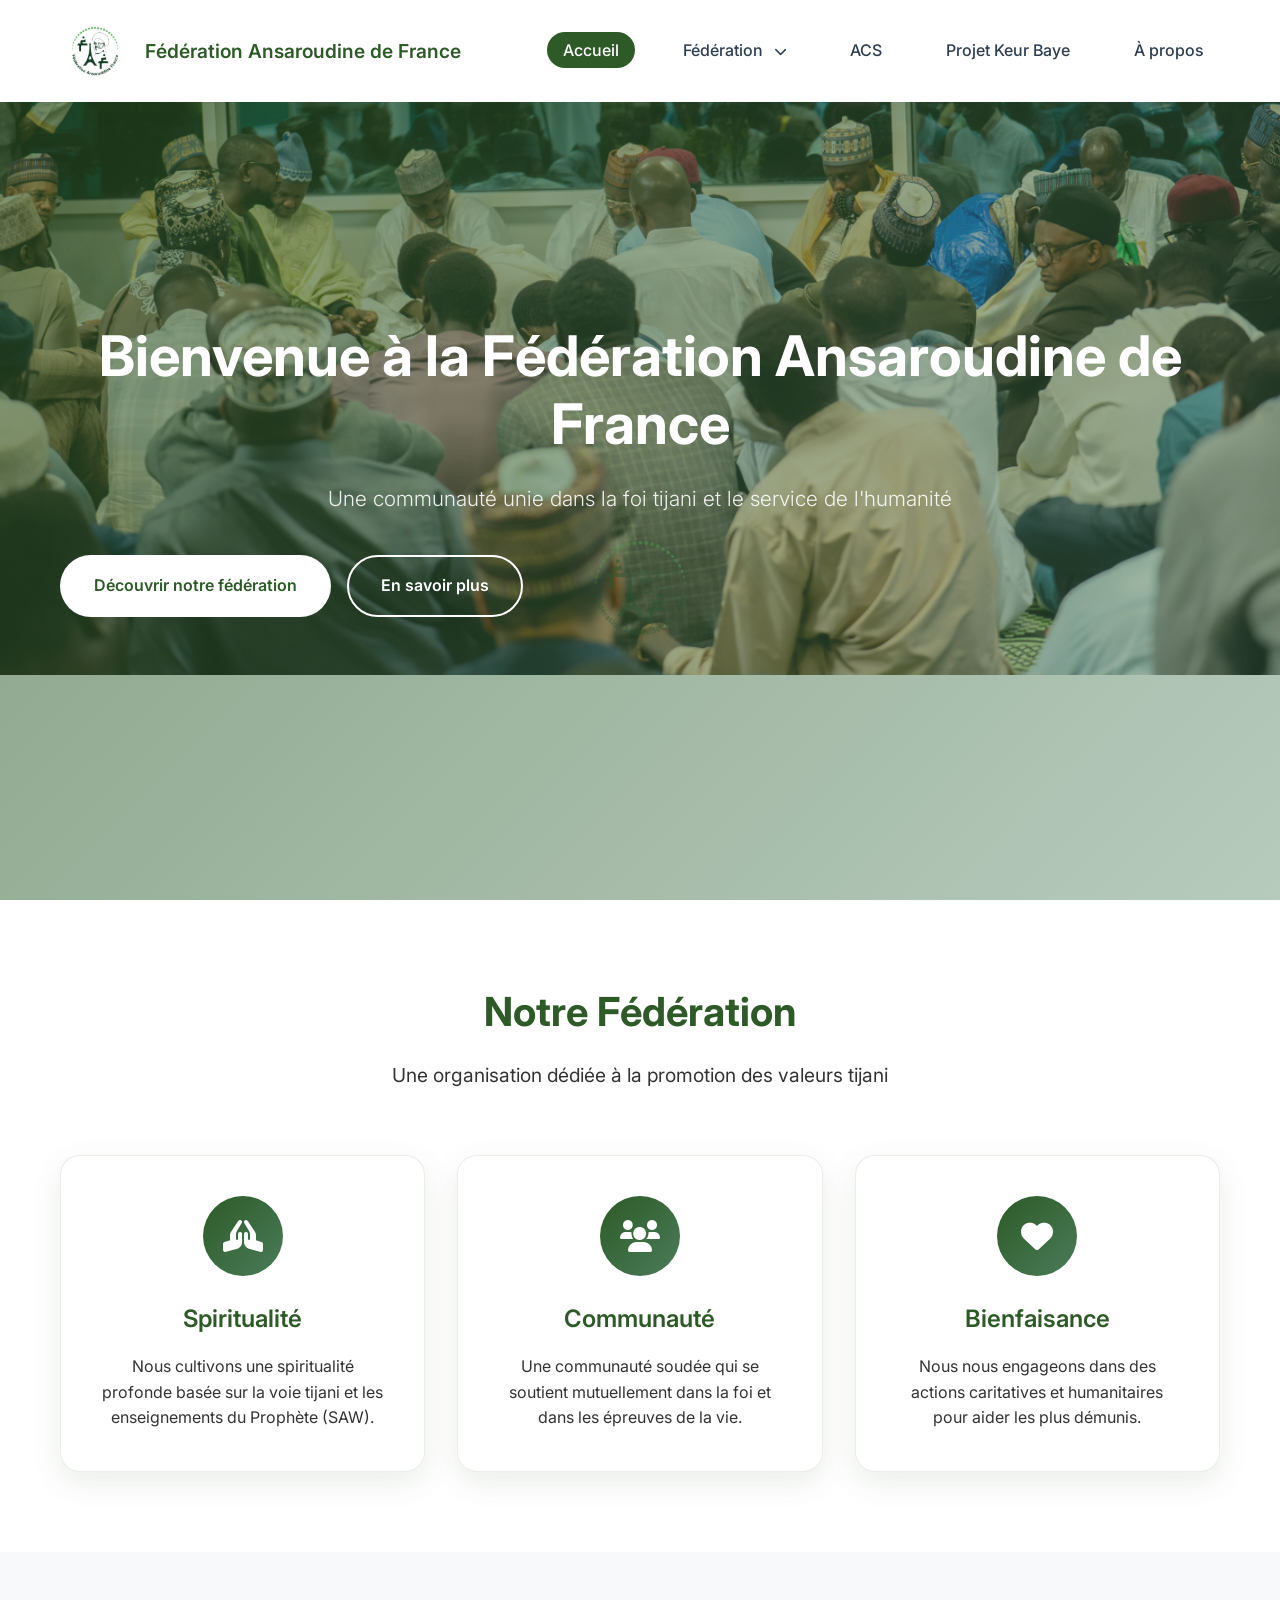
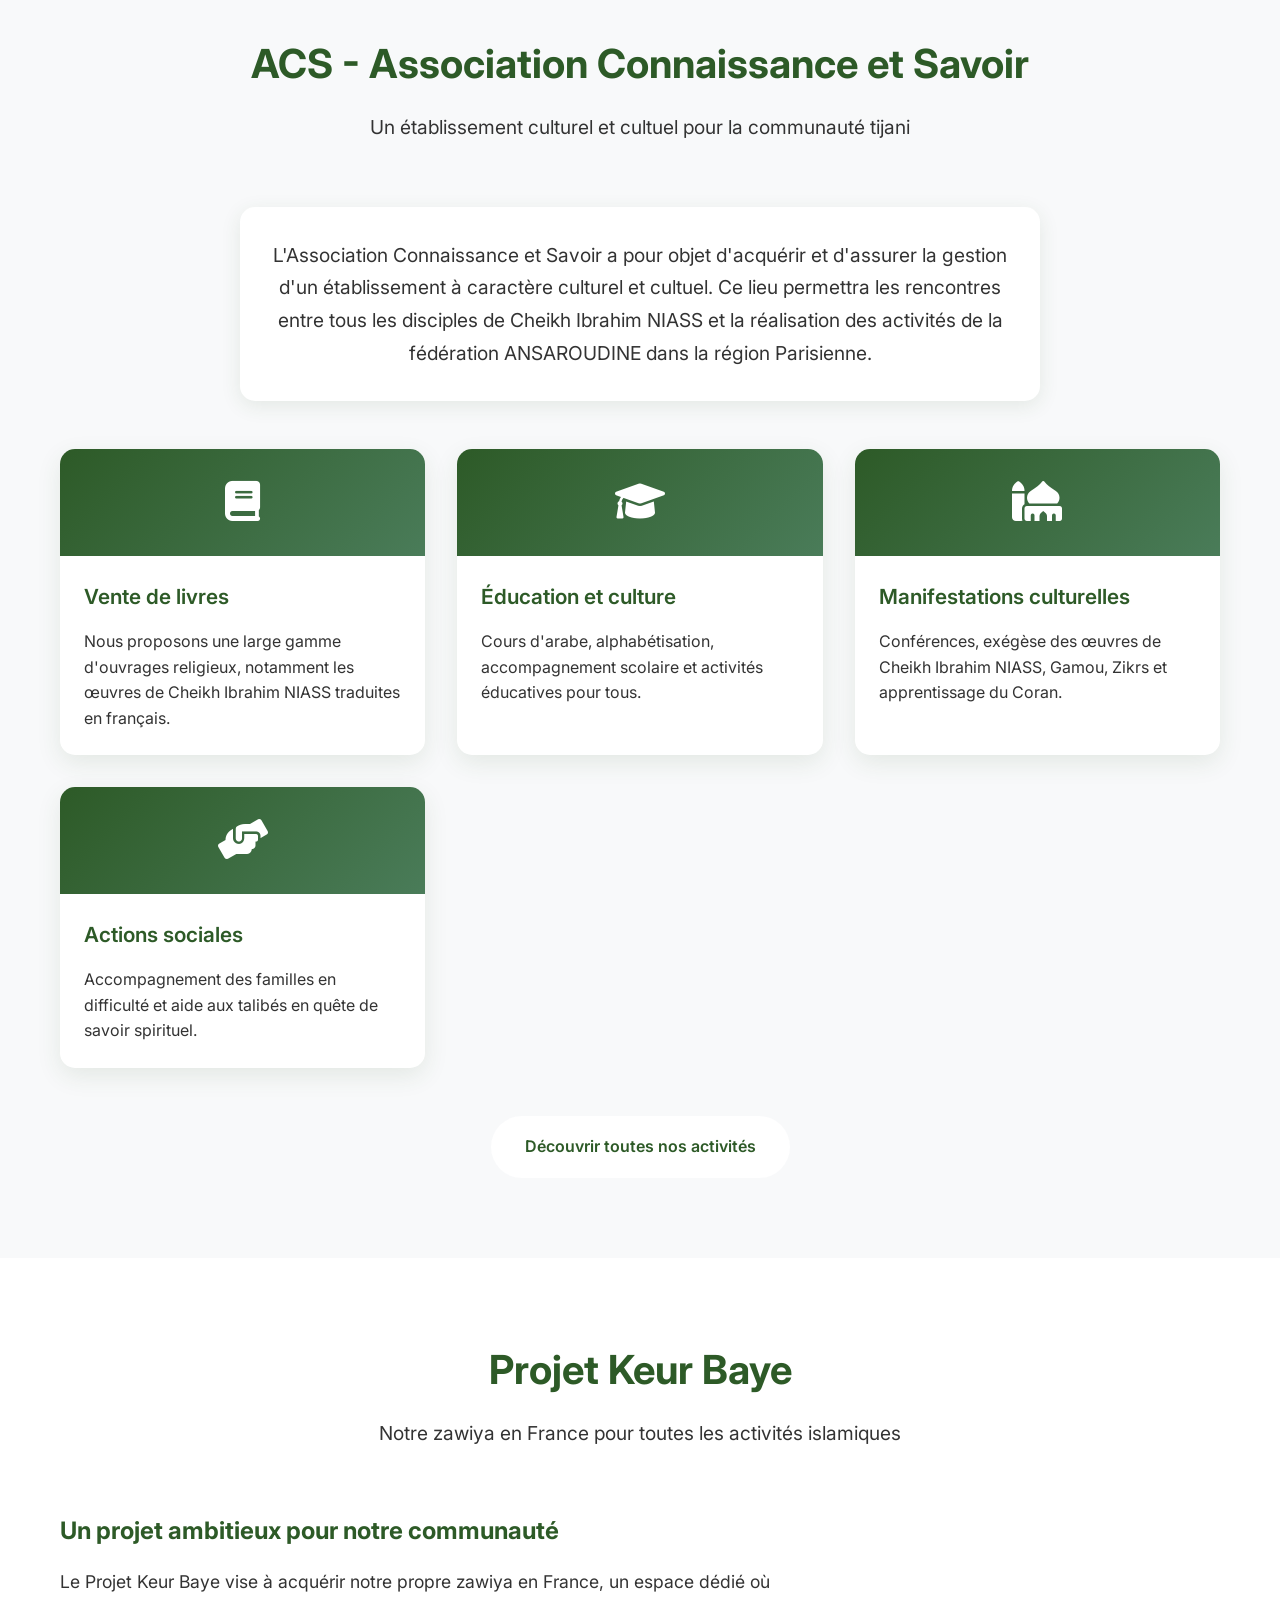
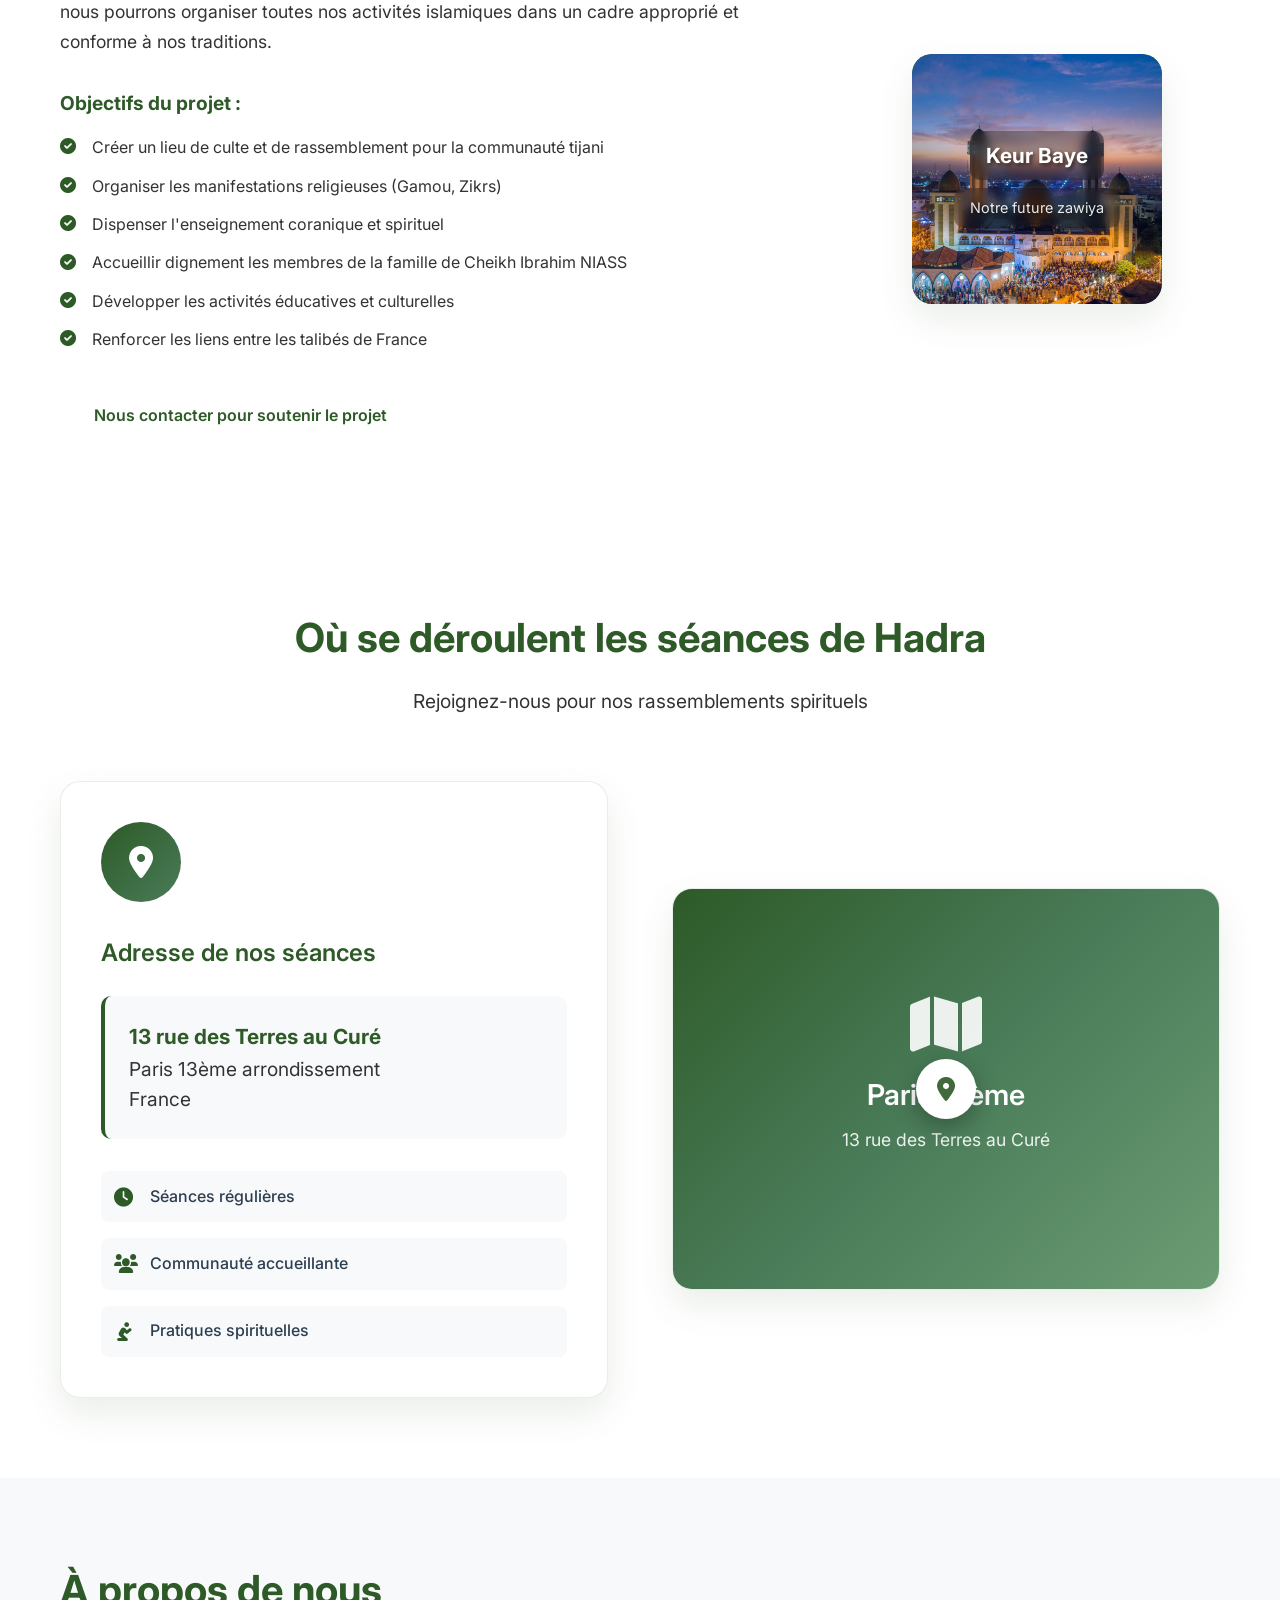
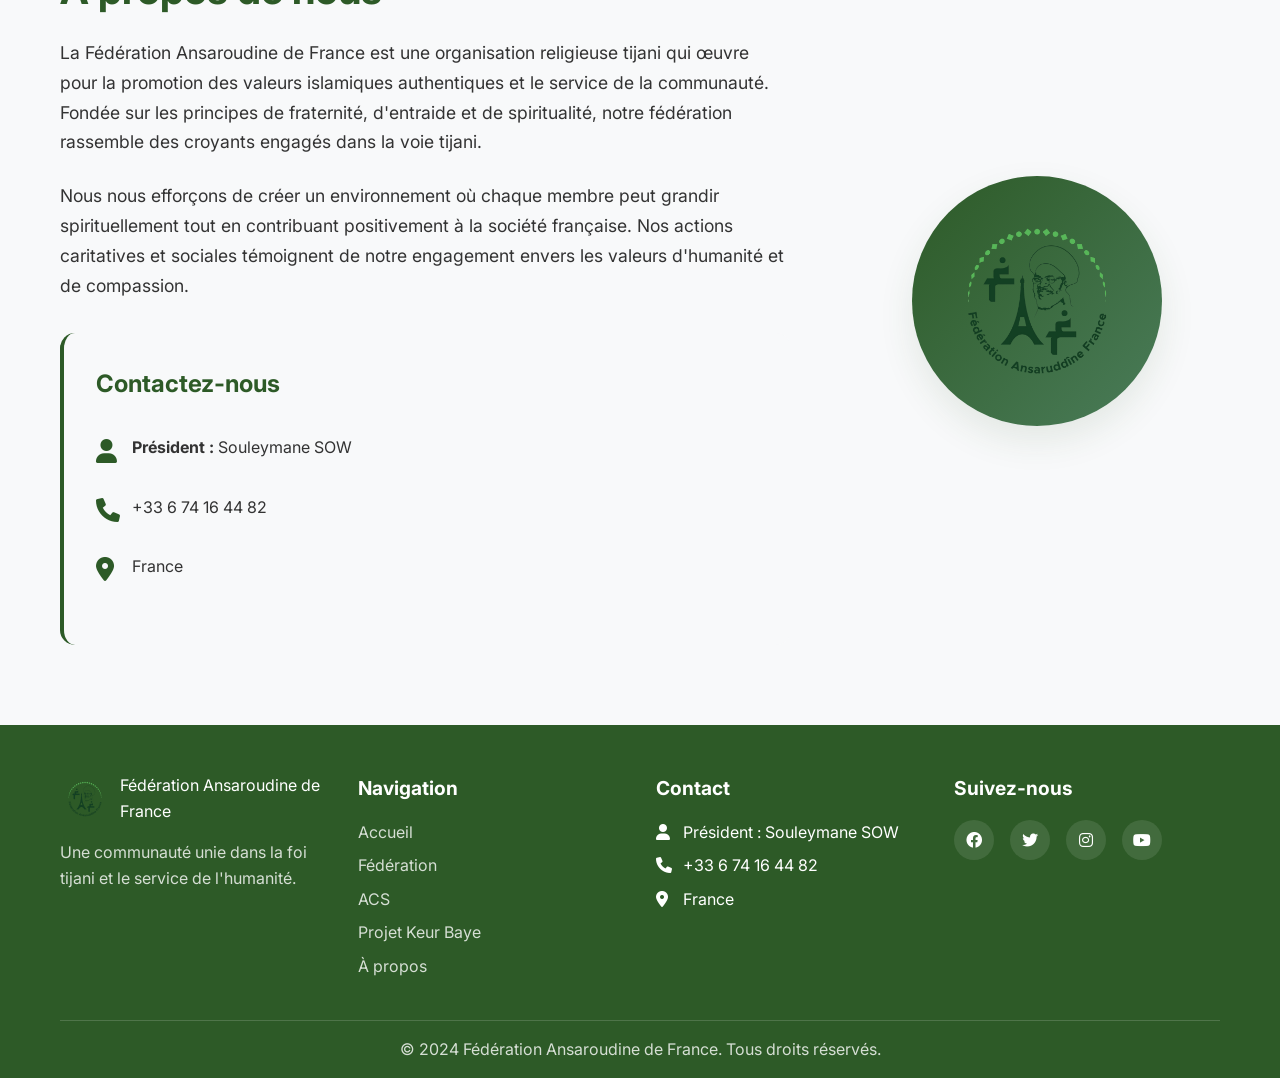
==== index.html @ df74741a "Initial commit: Site Fédération Ansaroudine de France" ====
<!DOCTYPE html>
<html lang="fr">
<head>
    <meta charset="UTF-8">
    <meta name="viewport" content="width=device-width, initial-scale=1.0">
    <title>Fédération Ansaroudine de France</title>
    <link rel="stylesheet" href="styles.css">
    <link href="https://cdnjs.cloudflare.com/ajax/libs/font-awesome/6.0.0/css/all.min.css" rel="stylesheet">
    <link href="https://fonts.googleapis.com/css2?family=Inter:wght@300;400;500;600;700&display=swap" rel="stylesheet">
</head>
<body>
    <!-- Header -->
    <header class="header">
        <nav class="navbar">
            <div class="nav-container">
                <div class="nav-logo">
                    <a href="index.html" class="logo-link">
                        <img src="faf.png" alt="Logo Fédération Ansaroudine de France" class="logo">
                        <span class="logo-text">Fédération Ansaroudine de France</span>
                    </a>
                </div>
                
                <div class="nav-menu" id="nav-menu">
                    <ul class="nav-list">
                        <li class="nav-item">
                            <a href="index.html" class="nav-link active">Accueil</a>
                        </li>
                        <li class="nav-item dropdown">
                            <a href="federation.html" class="nav-link">Fédération <i class="fas fa-chevron-down dropdown-arrow"></i></a>
                            <ul class="dropdown-menu">
                                <li><a href="federation.html" class="dropdown-link">Notre Fédération</a></li>
                                <li><a href="#localisation" class="dropdown-link">Localisation</a></li>
                            </ul>
                        </li>
                        <li class="nav-item">
                            <a href="acs.html" class="nav-link">ACS</a>
                        </li>
                        <li class="nav-item">
                            <a href="projet-keur-baye.html" class="nav-link">Projet Keur Baye</a>
                        </li>
                        <li class="nav-item">
                            <a href="apropos.html" class="nav-link">À propos</a>
                        </li>
                    </ul>
                </div>
                
                <div class="nav-toggle" id="nav-toggle">
                    <span class="bar"></span>
                    <span class="bar"></span>
                    <span class="bar"></span>
                </div>
            </div>
        </nav>
    </header>

    <!-- Main Content -->
    <main>
        <!-- Section Accueil -->
        <section id="accueil" class="hero-section">
            <div class="hero-background">
                <img src="lp.jpg" alt="Communauté tijani" class="hero-bg-image">
                <div class="hero-overlay"></div>
            </div>
            <div class="hero-container">
                <div class="hero-content">
                    <h1 class="hero-title">Bienvenue à la Fédération Ansaroudine de France</h1>
                    <p class="hero-subtitle">Une communauté unie dans la foi tijani et le service de l'humanité</p>
                    <div class="hero-buttons">
                        <a href="federation.html" class="btn btn-primary">Découvrir notre fédération</a>
                        <a href="apropos.html" class="btn btn-secondary">En savoir plus</a>
                    </div>
                </div>
            </div>
        </section>

        <!-- Section Fédération -->
        <section id="federation" class="section">
            <div class="container">
                <div class="section-header">
                    <h2 class="section-title">Notre Fédération</h2>
                    <p class="section-subtitle">Une organisation dédiée à la promotion des valeurs tijani</p>
                </div>
                
                <div class="grid">
                    <div class="card">
                        <div class="card-icon">
                            <i class="fas fa-hands-praying"></i>
                        </div>
                        <h3 class="card-title">Spiritualité</h3>
                        <p class="card-description">Nous cultivons une spiritualité profonde basée sur la voie tijani et les enseignements du Prophète (SAW).</p>
                    </div>
                    
                    <div class="card">
                        <div class="card-icon">
                            <i class="fas fa-users"></i>
                        </div>
                        <h3 class="card-title">Communauté</h3>
                        <p class="card-description">Une communauté soudée qui se soutient mutuellement dans la foi et dans les épreuves de la vie.</p>
                    </div>
                    
                    <div class="card">
                        <div class="card-icon">
                            <i class="fas fa-heart"></i>
                        </div>
                        <h3 class="card-title">Bienfaisance</h3>
                        <p class="card-description">Nous nous engageons dans des actions caritatives et humanitaires pour aider les plus démunis.</p>
                    </div>
                </div>
            </div>
        </section>

        <!-- Section ACS -->
        <section id="acs" class="section bg-light">
            <div class="container">
                <div class="section-header">
                    <h2 class="section-title">ACS - Association Connaissance et Savoir</h2>
                    <p class="section-subtitle">Un établissement culturel et cultuel pour la communauté tijani</p>
                </div>
                
                <div class="acs-description">
                    <p class="acs-intro">
                        L'Association Connaissance et Savoir a pour objet d'acquérir et d'assurer la gestion d'un établissement 
                        à caractère culturel et cultuel. Ce lieu permettra les rencontres entre tous les disciples de 
                        Cheikh Ibrahim NIASS et la réalisation des activités de la fédération ANSAROUDINE dans la région Parisienne.
                    </p>
                </div>
                
                <div class="acs-grid">
                    <div class="acs-item">
                        <div class="acs-image">
                            <i class="fas fa-book"></i>
                        </div>
                        <div class="acs-content">
                            <h3>Vente de livres</h3>
                            <p>Nous proposons une large gamme d'ouvrages religieux, notamment les œuvres de Cheikh Ibrahim NIASS traduites en français.</p>
                        </div>
                    </div>
                    
                    <div class="acs-item">
                        <div class="acs-image">
                            <i class="fas fa-graduation-cap"></i>
                        </div>
                        <div class="acs-content">
                            <h3>Éducation et culture</h3>
                            <p>Cours d'arabe, alphabétisation, accompagnement scolaire et activités éducatives pour tous.</p>
                        </div>
                    </div>
                    
                    <div class="acs-item">
                        <div class="acs-image">
                            <i class="fas fa-mosque"></i>
                        </div>
                        <div class="acs-content">
                            <h3>Manifestations culturelles</h3>
                            <p>Conférences, exégèse des œuvres de Cheikh Ibrahim NIASS, Gamou, Zikrs et apprentissage du Coran.</p>
                        </div>
                    </div>
                    
                    <div class="acs-item">
                        <div class="acs-image">
                            <i class="fas fa-hands-helping"></i>
                        </div>
                        <div class="acs-content">
                            <h3>Actions sociales</h3>
                            <p>Accompagnement des familles en difficulté et aide aux talibés en quête de savoir spirituel.</p>
                        </div>
                    </div>
                </div>
                
                <div class="acs-cta">
                    <a href="acs.html" class="btn btn-primary">Découvrir toutes nos activités</a>
                </div>
            </div>
        </section>

        <!-- Section Projet Keur Baye -->
        <section id="projet-keur-baye" class="section">
            <div class="container">
                <div class="section-header">
                    <h2 class="section-title">Projet Keur Baye</h2>
                    <p class="section-subtitle">Notre zawiya en France pour toutes les activités islamiques</p>
                </div>
                
                <div class="keur-baye-content">
                    <div class="keur-baye-text">
                        <div class="keur-baye-intro">
                            <h3>Un projet ambitieux pour notre communauté</h3>
                            <p>
                                Le Projet Keur Baye vise à acquérir notre propre zawiya en France, un espace dédié 
                                où nous pourrons organiser toutes nos activités islamiques dans un cadre approprié 
                                et conforme à nos traditions.
                            </p>
                        </div>
                        
                        <div class="keur-baye-objectives">
                            <h4>Objectifs du projet :</h4>
                            <ul class="objectives-list">
                                <li><i class="fas fa-check-circle"></i> Créer un lieu de culte et de rassemblement pour la communauté tijani</li>
                                <li><i class="fas fa-check-circle"></i> Organiser les manifestations religieuses (Gamou, Zikrs)</li>
                                <li><i class="fas fa-check-circle"></i> Dispenser l'enseignement coranique et spirituel</li>
                                <li><i class="fas fa-check-circle"></i> Accueillir dignement les membres de la famille de Cheikh Ibrahim NIASS</li>
                                <li><i class="fas fa-check-circle"></i> Développer les activités éducatives et culturelles</li>
                                <li><i class="fas fa-check-circle"></i> Renforcer les liens entre les talibés de France</li>
                            </ul>
                        </div>
                        
                        <div class="keur-baye-cta">
                            <a href="#apropos" class="btn btn-primary">Nous contacter pour soutenir le projet</a>
                        </div>
                    </div>
                    
                    <div class="keur-baye-visual">
                        <div class="keur-baye-placeholder">
                            <img src="mosque.jpg" alt="Keur Baye - Notre future zawiya" class="keur-baye-mosque-image">
                            <h4>Keur Baye</h4>
                            <p>Notre future zawiya</p>
                        </div>
                    </div>
                </div>
            </div>
        </section>

        <!-- Section Localisation -->
        <section id="localisation" class="section">
            <div class="container">
                <div class="section-header">
                    <h2 class="section-title">Où se déroulent les séances de Hadra</h2>
                    <p class="section-subtitle">Rejoignez-nous pour nos rassemblements spirituels</p>
                </div>
                
                <div class="localisation-content">
                    <div class="localisation-info">
                        <div class="localisation-card">
                            <div class="localisation-icon">
                                <i class="fas fa-map-marker-alt"></i>
                            </div>
                            <div class="localisation-details">
                                <h3>Adresse de nos séances</h3>
                                <p class="localisation-address">
                                    <strong>13 rue des Terres au Curé</strong><br>
                                    Paris 13ème arrondissement<br>
                                    France
                                </p>
                                <div class="localisation-features">
                                    <div class="feature-item">
                                        <i class="fas fa-clock"></i>
                                        <span>Séances régulières</span>
                                    </div>
                                    <div class="feature-item">
                                        <i class="fas fa-users"></i>
                                        <span>Communauté accueillante</span>
                                    </div>
                                    <div class="feature-item">
                                        <i class="fas fa-pray"></i>
                                        <span>Pratiques spirituelles</span>
                                    </div>
                                </div>
                            </div>
                        </div>
                    </div>
                    
                    <div class="localisation-map">
                        <div class="map-container">
                            <div class="map-placeholder">
                                <div class="map-content">
                                    <i class="fas fa-map"></i>
                                    <h4>Paris 13ème</h4>
                                    <p>13 rue des Terres au Curé</p>
                                    <div class="map-marker">
                                        <i class="fas fa-map-marker-alt"></i>
                                    </div>
                                </div>
                            </div>
                        </div>
                    </div>
                </div>
            </div>
        </section>

        <!-- Section À propos -->
        <section id="apropos" class="section bg-light">
            <div class="container">
                <div class="about-content">
                    <div class="about-text">
                        <h2 class="section-title">À propos de nous</h2>
                        <p class="about-description">
                            La Fédération Ansaroudine de France est une organisation religieuse tijani qui œuvre pour 
                            la promotion des valeurs islamiques authentiques et le service de la communauté. 
                            Fondée sur les principes de fraternité, d'entraide et de spiritualité, notre fédération 
                            rassemble des croyants engagés dans la voie tijani.
                        </p>
                        <p class="about-description">
                            Nous nous efforçons de créer un environnement où chaque membre peut grandir spirituellement 
                            tout en contribuant positivement à la société française. Nos actions caritatives et sociales 
                            témoignent de notre engagement envers les valeurs d'humanité et de compassion.
                        </p>
                        
                        <div class="contact-info">
                            <h3>Contactez-nous</h3>
                            <div class="contact-item">
                                <i class="fas fa-user"></i>
                                <span><strong>Président :</strong> Souleymane SOW</span>
                            </div>
                            <div class="contact-item">
                                <i class="fas fa-phone"></i>
                                <span>+33 6 74 16 44 82</span>
                            </div>
                            <div class="contact-item">
                                <i class="fas fa-map-marker-alt"></i>
                                <span>France</span>
                            </div>
                        </div>
                    </div>
                    
                    <div class="about-image">
                        <div class="about-placeholder">
                            <img src="faf.png" alt="Logo FAF" class="about-logo-image">
                        </div>
                    </div>
                </div>
            </div>
        </section>
    </main>

    <!-- Footer -->
    <footer class="footer">
        <div class="container">
            <div class="footer-content">
                <div class="footer-section">
                    <div class="footer-logo">
                        <a href="index.html" class="footer-logo-link">
                            <img src="faf.png" alt="Logo FAF" class="footer-logo-img">
                            <span>Fédération Ansaroudine de France</span>
                        </a>
                    </div>
                    <p class="footer-description">
                        Une communauté unie dans la foi tijani et le service de l'humanité.
                    </p>
                </div>
                
                <div class="footer-section">
                    <h4>Navigation</h4>
                    <ul class="footer-links">
                        <li><a href="index.html">Accueil</a></li>
                        <li><a href="federation.html">Fédération</a></li>
                        <li><a href="acs.html">ACS</a></li>
                        <li><a href="projet-keur-baye.html">Projet Keur Baye</a></li>
                        <li><a href="apropos.html">À propos</a></li>
                    </ul>
                </div>
                
                <div class="footer-section">
                    <h4>Contact</h4>
                    <ul class="footer-links">
                        <li><i class="fas fa-user"></i> Président : Souleymane SOW</li>
                        <li><i class="fas fa-phone"></i> +33 6 74 16 44 82</li>
                        <li><i class="fas fa-map-marker-alt"></i> France</li>
                    </ul>
                </div>
                
                <div class="footer-section">
                    <h4>Suivez-nous</h4>
                    <div class="social-links">
                        <a href="#" class="social-link"><i class="fab fa-facebook"></i></a>
                        <a href="#" class="social-link"><i class="fab fa-twitter"></i></a>
                        <a href="#" class="social-link"><i class="fab fa-instagram"></i></a>
                        <a href="#" class="social-link"><i class="fab fa-youtube"></i></a>
                    </div>
                </div>
            </div>
            
            <div class="footer-bottom">
                <p>&copy; 2024 Fédération Ansaroudine de France. Tous droits réservés.</p>
            </div>
        </div>
    </footer>

    <script src="script.js"></script>
</body>
</html>
---- styles.css ----
/* Reset and Base Styles */
* {
    margin: 0;
    padding: 0;
    box-sizing: border-box;
}

:root {
    --primary-green: #2d5a27;
    --secondary-green: #4a7c59;
    --light-green: #6b9c73;
    --accent-green: #8fbc8f;
    --white: #ffffff;
    --light-gray: #f8f9fa;
    --dark-gray: #333333;
    --text-dark: #2c3e50;
    --shadow: rgba(45, 90, 39, 0.1);
    --shadow-hover: rgba(45, 90, 39, 0.2);
}

body {
    font-family: 'Inter', sans-serif;
    line-height: 1.6;
    color: var(--text-dark);
    background-color: var(--white);
}

.container {
    max-width: 1200px;
    margin: 0 auto;
    padding: 0 20px;
}

/* Header and Navigation */
.header {
    background: var(--white);
    box-shadow: 0 2px 20px var(--shadow);
    position: fixed;
    top: 0;
    width: 100%;
    z-index: 1000;
    transition: all 0.3s ease;
}

.navbar {
    padding: 1rem 0;
}

.nav-container {
    max-width: 1200px;
    margin: 0 auto;
    padding: 0 20px;
    display: flex;
    justify-content: space-between;
    align-items: center;
}

.nav-logo {
    display: flex;
    align-items: center;
    gap: 15px;
}

.logo-link {
    display: flex;
    align-items: center;
    gap: 15px;
    text-decoration: none;
    color: inherit;
    transition: opacity 0.3s ease;
}

.logo-link:hover {
    opacity: 0.8;
}

.logo {
    width: 70px;
    height: 70px;
    object-fit: contain;
}

.logo-text {
    font-size: 1.2rem;
    font-weight: 600;
    color: var(--primary-green);
}

.nav-menu {
    display: flex;
}

.nav-list {
    display: flex;
    list-style: none;
    gap: 2rem;
}

.nav-link {
    text-decoration: none;
    color: var(--text-dark);
    font-weight: 500;
    padding: 0.5rem 1rem;
    border-radius: 25px;
    transition: all 0.3s ease;
    position: relative;
}

.nav-link:hover,
.nav-link.active {
    color: var(--white);
    background: var(--primary-green);
    transform: translateY(-2px);
}

/* Dropdown Menu */
.dropdown {
    position: relative;
}

.dropdown-arrow {
    margin-left: 0.5rem;
    transition: transform 0.3s ease;
    font-size: 0.8rem;
}

.dropdown-menu {
    position: absolute;
    top: 100%;
    left: 0;
    background: var(--white);
    min-width: 200px;
    box-shadow: 0 10px 30px var(--shadow);
    border-radius: 10px;
    opacity: 0;
    visibility: hidden;
    transform: translateY(-10px);
    transition: all 0.3s ease;
    z-index: 1000;
    border: 1px solid rgba(45, 90, 39, 0.1);
    list-style: none;
    padding: 0.5rem 0;
    margin: 0;
}

.dropdown:hover .dropdown-menu {
    opacity: 1;
    visibility: visible;
    transform: translateY(0);
}

.dropdown:hover .dropdown-arrow {
    transform: rotate(180deg);
}

.dropdown-menu li {
    margin: 0;
}

.dropdown-link {
    display: block;
    padding: 0.8rem 1.5rem;
    color: var(--dark-gray);
    text-decoration: none;
    transition: all 0.3s ease;
    font-weight: 500;
}

.dropdown-link:hover {
    background: var(--primary-green);
    color: var(--white);
    transform: translateX(5px);
}

.dropdown-link:first-child {
    border-radius: 10px 10px 0 0;
}

.dropdown-link:last-child {
    border-radius: 0 0 10px 10px;
}

.nav-toggle {
    display: none;
    flex-direction: column;
    cursor: pointer;
    gap: 4px;
}

.bar {
    width: 25px;
    height: 3px;
    background: var(--primary-green);
    border-radius: 2px;
    transition: 0.3s;
}

/* Hero Section */
.hero-section {
    position: relative;
    color: var(--white);
    padding: 120px 0 80px;
    height: 100vh;
    display: flex;
    align-items: center;
    overflow: hidden;
    z-index: 1;
}

.hero-background {
    position: absolute;
    top: 0;
    left: 0;
    width: 100%;
    height: 100%;
    z-index: 1;
}

.hero-bg-image {
    width: 100%;
    height: 100%;
    object-fit: cover;
    object-position: center 25%;
    transform: translateY(-25%);
}

.hero-overlay {
    position: absolute;
    top: 0;
    left: 0;
    width: 100%;
    height: 100%;
    background: linear-gradient(135deg, rgba(45, 90, 39, 0.6) 0%, rgba(74, 124, 89, 0.4) 100%);
    z-index: 2;
    overflow: hidden;
}

.hero-container {
    position: relative;
    z-index: 3;
}

.hero-container {
    max-width: 1200px;
    margin: 0 auto;
    padding: 0 20px;
    display: flex;
    flex-direction: column;
    align-items: center;
    justify-content: center;
    text-align: center;
    min-height: 100vh;
}

.hero-title {
    font-size: 3.5rem;
    font-weight: 700;
    margin-bottom: 1.5rem;
    line-height: 1.2;
}

.hero-subtitle {
    font-size: 1.3rem;
    margin-bottom: 2.5rem;
    opacity: 0.9;
    font-weight: 300;
}

.hero-buttons {
    display: flex;
    gap: 1rem;
    flex-wrap: wrap;
}

.btn {
    display: inline-block;
    padding: 1rem 2rem;
    text-decoration: none;
    border-radius: 50px;
    font-weight: 600;
    transition: all 0.3s ease;
    text-align: center;
    border: 2px solid transparent;
}

.btn-primary {
    background: var(--white);
    color: var(--primary-green);
}

.btn-primary:hover {
    background: var(--light-gray);
    transform: translateY(-3px);
    box-shadow: 0 10px 25px rgba(255, 255, 255, 0.3);
}

.btn-secondary {
    background: transparent;
    color: var(--white);
    border-color: var(--white);
}

.btn-secondary:hover {
    background: var(--white);
    color: var(--primary-green);
    transform: translateY(-3px);
}

.hero-image {
    display: flex;
    justify-content: center;
    align-items: center;
}

.hero-placeholder {
    width: 300px;
    height: 300px;
    background: rgba(255, 255, 255, 0.1);
    border-radius: 50%;
    display: flex;
    align-items: center;
    justify-content: center;
    backdrop-filter: blur(10px);
    border: 2px solid rgba(255, 255, 255, 0.2);
}

.hero-placeholder i {
    font-size: 5rem;
    color: var(--white);
    opacity: 0.8;
}

.hero-mosque-image {
    width: 100%;
    height: 100%;
    object-fit: cover;
    border-radius: 50%;
    border: 3px solid rgba(255, 255, 255, 0.3);
}

/* Sections */
.section {
    padding: 80px 0;
    position: relative;
    z-index: 2;
    background: var(--white);
}

.bg-light {
    background: var(--light-gray);
}

.section-header {
    text-align: center;
    margin-bottom: 4rem;
}

.section-title {
    font-size: 2.5rem;
    font-weight: 700;
    color: var(--primary-green);
    margin-bottom: 1rem;
}

.section-subtitle {
    font-size: 1.2rem;
    color: var(--dark-gray);
    max-width: 600px;
    margin: 0 auto;
}

/* Grid and Cards */
.grid {
    display: grid;
    grid-template-columns: repeat(auto-fit, minmax(300px, 1fr));
    gap: 2rem;
    margin-top: 3rem;
}

.card {
    background: var(--white);
    padding: 2.5rem;
    border-radius: 20px;
    text-align: center;
    box-shadow: 0 10px 30px var(--shadow);
    transition: all 0.3s ease;
    border: 1px solid rgba(45, 90, 39, 0.1);
}

.card:hover {
    transform: translateY(-10px);
    box-shadow: 0 20px 40px var(--shadow-hover);
}

.card-icon {
    width: 80px;
    height: 80px;
    background: linear-gradient(135deg, var(--primary-green), var(--secondary-green));
    border-radius: 50%;
    display: flex;
    align-items: center;
    justify-content: center;
    margin: 0 auto 1.5rem;
}

.card-icon i {
    font-size: 2rem;
    color: var(--white);
}

.card-title {
    font-size: 1.5rem;
    font-weight: 600;
    color: var(--primary-green);
    margin-bottom: 1rem;
}

.card-description {
    color: var(--dark-gray);
    line-height: 1.6;
}

/* ACS Section */
.acs-description {
    text-align: center;
    margin-bottom: 3rem;
}

.acs-intro {
    font-size: 1.2rem;
    color: var(--dark-gray);
    line-height: 1.7;
    max-width: 800px;
    margin: 0 auto;
    padding: 2rem;
    background: var(--white);
    border-radius: 15px;
    box-shadow: 0 5px 20px var(--shadow);
}

.acs-grid {
    display: grid;
    grid-template-columns: repeat(auto-fit, minmax(280px, 1fr));
    gap: 2rem;
    margin-top: 3rem;
}

.acs-cta {
    text-align: center;
    margin-top: 3rem;
}

.acs-item {
    background: var(--white);
    border-radius: 15px;
    overflow: hidden;
    box-shadow: 0 8px 25px var(--shadow);
    transition: all 0.3s ease;
    display: flex;
    flex-direction: column;
}

.acs-item:hover {
    transform: translateY(-5px);
    box-shadow: 0 15px 35px var(--shadow-hover);
}

.acs-image {
    background: linear-gradient(135deg, var(--primary-green), var(--secondary-green));
    padding: 2rem;
    text-align: center;
}

.acs-image i {
    font-size: 2.5rem;
    color: var(--white);
}

.acs-content {
    padding: 1.5rem;
    flex: 1;
}

.acs-content h3 {
    font-size: 1.3rem;
    font-weight: 600;
    color: var(--primary-green);
    margin-bottom: 1rem;
}

.acs-content p {
    color: var(--dark-gray);
    line-height: 1.6;
}

/* Keur Baye Section */
.keur-baye-content {
    display: grid;
    grid-template-columns: 2fr 1fr;
    gap: 4rem;
    align-items: center;
    margin-top: 3rem;
}

.keur-baye-intro h3 {
    color: var(--primary-green);
    font-size: 1.5rem;
    margin-bottom: 1rem;
}

.keur-baye-intro p {
    font-size: 1.1rem;
    line-height: 1.7;
    color: var(--dark-gray);
    margin-bottom: 2rem;
}

.keur-baye-objectives {
    margin-bottom: 2rem;
}

.keur-baye-objectives h4 {
    color: var(--primary-green);
    margin-bottom: 1rem;
    font-size: 1.2rem;
}

.objectives-list {
    list-style: none;
    padding: 0;
}

.objectives-list li {
    display: flex;
    align-items: flex-start;
    gap: 1rem;
    margin-bottom: 0.8rem;
    color: var(--dark-gray);
    line-height: 1.6;
}

.objectives-list i {
    color: var(--primary-green);
    margin-top: 0.2rem;
    flex-shrink: 0;
}

.keur-baye-cta {
    text-align: left;
}

.keur-baye-visual {
    display: flex;
    justify-content: center;
}

.keur-baye-placeholder {
    width: 250px;
    height: 250px;
    background: linear-gradient(135deg, var(--primary-green), var(--secondary-green));
    border-radius: 20px;
    display: flex;
    flex-direction: column;
    align-items: center;
    justify-content: center;
    box-shadow: 0 15px 35px var(--shadow);
    color: var(--white);
    text-align: center;
}

.keur-baye-placeholder i {
    font-size: 4rem;
    margin-bottom: 1rem;
}

.keur-baye-mosque-image {
    width: 100%;
    height: 100%;
    object-fit: cover;
    border-radius: 20px;
    position: absolute;
    top: 0;
    left: 0;
    z-index: 1;
}

.keur-baye-placeholder {
    position: relative;
    overflow: hidden;
}

.keur-baye-placeholder h4,
.keur-baye-placeholder p {
    position: relative;
    z-index: 2;
    text-shadow: 2px 2px 4px rgba(0, 0, 0, 0.7);
    background: rgba(0, 0, 0, 0.3);
    padding: 0.5rem 1rem;
    border-radius: 10px;
    backdrop-filter: blur(5px);
}

.keur-baye-placeholder h4 {
    font-size: 1.3rem;
    margin-bottom: 0.5rem;
}

.keur-baye-placeholder p {
    opacity: 0.9;
    font-size: 0.9rem;
}

/* Localisation Section */
.localisation-content {
    display: grid;
    grid-template-columns: 1fr 1fr;
    gap: 4rem;
    align-items: center;
    margin-top: 3rem;
}

.localisation-card {
    background: var(--white);
    padding: 2.5rem;
    border-radius: 20px;
    box-shadow: 0 15px 35px var(--shadow);
    border: 1px solid rgba(45, 90, 39, 0.1);
    transition: all 0.3s ease;
}

.localisation-card:hover {
    transform: translateY(-5px);
    box-shadow: 0 20px 40px var(--shadow-hover);
}

.localisation-icon {
    width: 80px;
    height: 80px;
    background: linear-gradient(135deg, var(--primary-green), var(--secondary-green));
    border-radius: 50%;
    display: flex;
    align-items: center;
    justify-content: center;
    margin-bottom: 2rem;
}

.localisation-icon i {
    font-size: 2rem;
    color: var(--white);
}

.localisation-details h3 {
    color: var(--primary-green);
    font-size: 1.5rem;
    font-weight: 600;
    margin-bottom: 1.5rem;
}

.localisation-address {
    font-size: 1.2rem;
    line-height: 1.6;
    color: var(--dark-gray);
    margin-bottom: 2rem;
    padding: 1.5rem;
    background: var(--light-gray);
    border-radius: 10px;
    border-left: 4px solid var(--primary-green);
}

.localisation-address strong {
    color: var(--primary-green);
    font-size: 1.3rem;
}

.localisation-features {
    display: flex;
    flex-direction: column;
    gap: 1rem;
}

.feature-item {
    display: flex;
    align-items: center;
    gap: 1rem;
    padding: 0.8rem;
    background: var(--light-gray);
    border-radius: 8px;
    transition: all 0.3s ease;
}

.feature-item:hover {
    background: var(--primary-green);
    color: var(--white);
    transform: translateX(5px);
}

.feature-item i {
    color: var(--primary-green);
    font-size: 1.2rem;
    width: 20px;
    text-align: center;
}

.feature-item:hover i {
    color: var(--white);
}

.feature-item span {
    font-weight: 500;
}

.map-container {
    background: var(--white);
    border-radius: 20px;
    overflow: hidden;
    box-shadow: 0 15px 35px var(--shadow);
    border: 1px solid rgba(45, 90, 39, 0.1);
}

.map-placeholder {
    width: 100%;
    height: 400px;
    background: linear-gradient(135deg, var(--primary-green) 0%, var(--secondary-green) 50%, var(--light-green) 100%);
    position: relative;
    display: flex;
    align-items: center;
    justify-content: center;
    overflow: hidden;
}

.map-content {
    text-align: center;
    color: var(--white);
    position: relative;
    z-index: 2;
}

.map-content i {
    font-size: 4rem;
    margin-bottom: 1rem;
    opacity: 0.9;
}

.map-content h4 {
    font-size: 1.8rem;
    font-weight: 600;
    margin-bottom: 0.5rem;
}

.map-content p {
    font-size: 1.1rem;
    opacity: 0.9;
    margin-bottom: 2rem;
}

.map-marker {
    position: absolute;
    top: 50%;
    left: 50%;
    transform: translate(-50%, -50%);
    width: 60px;
    height: 60px;
    background: var(--white);
    border-radius: 50%;
    display: flex;
    align-items: center;
    justify-content: center;
    box-shadow: 0 8px 25px rgba(0, 0, 0, 0.3);
    animation: pulse 2s infinite;
}

.map-marker i {
    font-size: 1.5rem;
    color: var(--primary-green);
    margin: 0;
}

@keyframes pulse {
    0% {
        transform: translate(-50%, -50%) scale(1);
        box-shadow: 0 8px 25px rgba(0, 0, 0, 0.3);
    }
    50% {
        transform: translate(-50%, -50%) scale(1.1);
        box-shadow: 0 12px 35px rgba(0, 0, 0, 0.4);
    }
    100% {
        transform: translate(-50%, -50%) scale(1);
        box-shadow: 0 8px 25px rgba(0, 0, 0, 0.3);
    }
}

/* Responsive for localisation */
@media (max-width: 768px) {
    .localisation-content {
        grid-template-columns: 1fr;
        gap: 2rem;
    }
    
    .map-placeholder {
        height: 300px;
    }
    
    .map-content i {
        font-size: 3rem;
    }
    
    .map-content h4 {
        font-size: 1.5rem;
    }
    
    .localisation-features {
        flex-direction: column;
    }
}

/* About Section */
.about-content {
    display: grid;
    grid-template-columns: 2fr 1fr;
    gap: 4rem;
    align-items: center;
}

.about-description {
    font-size: 1.1rem;
    margin-bottom: 1.5rem;
    line-height: 1.7;
    color: var(--dark-gray);
}

.contact-info {
    margin-top: 2rem;
    padding: 2rem;
    background: var(--light-gray);
    border-radius: 15px;
    border-left: 4px solid var(--primary-green);
}

.contact-info h3 {
    color: var(--primary-green);
    margin-bottom: 1.5rem;
    font-size: 1.3rem;
}

.contact-item {
    display: flex;
    align-items: center;
    gap: 1rem;
    margin-bottom: 1rem;
    color: var(--dark-gray);
}

.contact-item i {
    color: var(--primary-green);
    width: 20px;
}

.about-image {
    display: flex;
    justify-content: center;
}

.about-placeholder {
    width: 250px;
    height: 250px;
    background: linear-gradient(135deg, var(--primary-green), var(--secondary-green));
    border-radius: 50%;
    display: flex;
    align-items: center;
    justify-content: center;
    box-shadow: 0 15px 35px var(--shadow);
}

.about-placeholder i {
    font-size: 4rem;
    color: var(--white);
}

.about-logo-image {
    width: 100%;
    height: 100%;
    object-fit: contain;
    padding: 20px;
}

/* Footer */
.footer {
    background: var(--primary-green);
    color: var(--white);
    padding: 3rem 0 1rem;
}

.footer-content {
    display: grid;
    grid-template-columns: repeat(auto-fit, minmax(250px, 1fr));
    gap: 2rem;
    margin-bottom: 2rem;
}

.footer-logo {
    display: flex;
    align-items: center;
    gap: 10px;
    margin-bottom: 1rem;
}

.footer-logo-link {
    display: flex;
    align-items: center;
    gap: 10px;
    text-decoration: none;
    color: inherit;
    transition: opacity 0.3s ease;
}

.footer-logo-link:hover {
    opacity: 0.8;
}

.footer-logo-img {
    width: 50px;
    height: 50px;
    object-fit: contain;
}

.footer-description {
    opacity: 0.8;
    line-height: 1.6;
}

.footer-section h4 {
    margin-bottom: 1rem;
    font-size: 1.2rem;
}

.footer-links {
    list-style: none;
}

.footer-links li {
    margin-bottom: 0.5rem;
}

.footer-links a {
    color: var(--white);
    text-decoration: none;
    opacity: 0.8;
    transition: opacity 0.3s ease;
}

.footer-links a:hover {
    opacity: 1;
}

.footer-links i {
    margin-right: 0.5rem;
    width: 15px;
}

.social-links {
    display: flex;
    gap: 1rem;
}

.social-link {
    display: inline-block;
    width: 40px;
    height: 40px;
    background: rgba(255, 255, 255, 0.1);
    border-radius: 50%;
    display: flex;
    align-items: center;
    justify-content: center;
    color: var(--white);
    text-decoration: none;
    transition: all 0.3s ease;
}

.social-link:hover {
    background: var(--white);
    color: var(--primary-green);
    transform: translateY(-3px);
}

.footer-bottom {
    border-top: 1px solid rgba(255, 255, 255, 0.2);
    padding-top: 1rem;
    text-align: center;
    opacity: 0.8;
}

/* Responsive Design */
@media (max-width: 768px) {
    .nav-menu {
        position: fixed;
        left: -100%;
        top: 70px;
        flex-direction: column;
        background-color: var(--white);
        width: 100%;
        text-align: center;
        transition: 0.3s;
        box-shadow: 0 10px 27px rgba(0, 0, 0, 0.05);
        padding: 2rem 0;
    }

    .nav-menu.active {
        left: 0;
    }

    .nav-list {
        flex-direction: column;
        gap: 0;
    }

    .nav-link {
        padding: 1rem;
        display: block;
    }
    
    .dropdown-menu {
        position: static;
        opacity: 1;
        visibility: visible;
        transform: none;
        box-shadow: none;
        background: var(--light-gray);
        margin: 0;
        border-radius: 0;
        border: none;
        border-top: 1px solid rgba(45, 90, 39, 0.1);
        display: none;
    }
    
    .dropdown-menu.active {
        display: block;
    }
    
    .dropdown-arrow {
        cursor: pointer;
        user-select: none;
        transition: transform 0.3s ease;
    }
    
    .dropdown.active .dropdown-arrow {
        transform: rotate(180deg);
    }
    
    .dropdown-link {
        padding: 0.8rem 2rem;
        border-radius: 0;
    }
    
    .dropdown-link:hover {
        background: var(--primary-green);
        color: var(--white);
        transform: none;
    }

    .nav-toggle {
        display: flex;
    }

    .nav-toggle.active .bar:nth-child(2) {
        opacity: 0;
    }

    .nav-toggle.active .bar:nth-child(1) {
        transform: translateY(7px) rotate(45deg);
    }

    .nav-toggle.active .bar:nth-child(3) {
        transform: translateY(-7px) rotate(-45deg);
    }

    .hero-container {
        grid-template-columns: 1fr;
        text-align: center;
        gap: 2rem;
    }

    .hero-title {
        font-size: 2.5rem;
    }

    .hero-subtitle {
        font-size: 1.1rem;
    }

    .hero-buttons {
        justify-content: center;
    }

    .hero-bg-image {
        object-position: center top;
    }
    
    .hero-mosque-image {
        border: 2px solid rgba(255, 255, 255, 0.3);
    }

    .section-title {
        font-size: 2rem;
    }

    .grid {
        grid-template-columns: 1fr;
    }

    .acs-grid {
        grid-template-columns: 1fr;
    }

    .about-content {
        grid-template-columns: 1fr;
        gap: 2rem;
    }

    .about-placeholder {
        width: 200px;
        height: 200px;
    }

    .about-placeholder i {
        font-size: 3rem;
    }
    
    .about-logo-image {
        padding: 15px;
    }

    .footer-content {
        grid-template-columns: 1fr;
        text-align: center;
    }

    .social-links {
        justify-content: center;
    }
}

@media (max-width: 480px) {
    .container {
        padding: 0 15px;
    }

    .hero-title {
        font-size: 2rem;
    }

    .hero-subtitle {
        font-size: 1rem;
    }

    .btn {
        padding: 0.8rem 1.5rem;
        font-size: 0.9rem;
    }

    .section {
        padding: 60px 0;
    }

    .card {
        padding: 2rem;
    }

    .section-title {
        font-size: 1.8rem;
    }
}

/* Smooth scrolling */
html {
    scroll-behavior: smooth;
}

/* Loading animation */
@keyframes fadeInUp {
    from {
        opacity: 0;
        transform: translateY(30px);
    }
    to {
        opacity: 1;
        transform: translateY(0);
    }
}

.card, .acs-item {
    animation: fadeInUp 0.6s ease forwards;
}

.card:nth-child(2) {
    animation-delay: 0.1s;
}

.card:nth-child(3) {
    animation-delay: 0.2s;
}

.acs-item:nth-child(2) {
    animation-delay: 0.1s;
}

.acs-item:nth-child(3) {
    animation-delay: 0.2s;
}

.acs-item:nth-child(4) {
    animation-delay: 0.3s;
}

/* ACS Page Specific Styles */
.acs-hero {
    background: linear-gradient(135deg, var(--primary-green) 0%, var(--secondary-green) 100%);
    color: var(--white);
    padding: 120px 0 80px;
    text-align: center;
}

.acs-hero-title {
    font-size: 3rem;
    font-weight: 700;
    margin-bottom: 1rem;
}

.acs-hero-subtitle {
    font-size: 1.3rem;
    opacity: 0.9;
    font-weight: 300;
}

.objectif-content {
    max-width: 800px;
    margin: 0 auto;
    text-align: center;
}

.objectif-description {
    font-size: 1.2rem;
    line-height: 1.7;
    color: var(--dark-gray);
    padding: 2rem;
    background: var(--light-gray);
    border-radius: 15px;
    border-left: 4px solid var(--primary-green);
}

.activites-grid {
    display: grid;
    grid-template-columns: repeat(auto-fit, minmax(350px, 1fr));
    gap: 2rem;
    margin-top: 3rem;
}

.activite-card {
    background: var(--white);
    padding: 2.5rem;
    border-radius: 20px;
    box-shadow: 0 10px 30px var(--shadow);
    transition: all 0.3s ease;
    border: 1px solid rgba(45, 90, 39, 0.1);
    text-align: center;
}

.activite-card:hover {
    transform: translateY(-10px);
    box-shadow: 0 20px 40px var(--shadow-hover);
}

.activite-icon {
    width: 80px;
    height: 80px;
    background: linear-gradient(135deg, var(--primary-green), var(--secondary-green));
    border-radius: 50%;
    display: flex;
    align-items: center;
    justify-content: center;
    margin: 0 auto 1.5rem;
}

.activite-icon i {
    font-size: 2rem;
    color: var(--white);
}

.activite-card h3 {
    font-size: 1.5rem;
    font-weight: 600;
    color: var(--primary-green);
    margin-bottom: 1rem;
}

.activite-card p {
    color: var(--dark-gray);
    line-height: 1.6;
}

.librairie-content {
    display: grid;
    grid-template-columns: 2fr 1fr;
    gap: 4rem;
    align-items: center;
    margin-top: 3rem;
}

.librairie-text h3 {
    color: var(--primary-green);
    font-size: 1.5rem;
    margin-bottom: 1rem;
}

.librairie-text p {
    font-size: 1.1rem;
    line-height: 1.7;
    color: var(--dark-gray);
    margin-bottom: 2rem;
}

.livres-list {
    list-style: none;
    padding: 0;
    margin-bottom: 2rem;
}

.livres-list li {
    display: flex;
    align-items: center;
    gap: 1rem;
    margin-bottom: 0.8rem;
    color: var(--dark-gray);
    line-height: 1.6;
}

.livres-list i {
    color: var(--primary-green);
    flex-shrink: 0;
}

.librairie-contact {
    background: var(--light-gray);
    padding: 2rem;
    border-radius: 15px;
    border-left: 4px solid var(--primary-green);
}

.librairie-contact h4 {
    color: var(--primary-green);
    margin-bottom: 1rem;
}

.librairie-visual {
    display: flex;
    justify-content: center;
}

.librairie-placeholder {
    width: 250px;
    height: 250px;
    background: linear-gradient(135deg, var(--primary-green), var(--secondary-green));
    border-radius: 20px;
    display: flex;
    flex-direction: column;
    align-items: center;
    justify-content: center;
    box-shadow: 0 15px 35px var(--shadow);
    color: var(--white);
    text-align: center;
}

.librairie-placeholder i {
    font-size: 4rem;
    margin-bottom: 1rem;
}

.librairie-placeholder h4 {
    font-size: 1.3rem;
    margin-bottom: 0.5rem;
}

.librairie-placeholder p {
    opacity: 0.9;
    font-size: 0.9rem;
}

.join-content {
    display: grid;
    grid-template-columns: 2fr 1fr;
    gap: 4rem;
    align-items: center;
    margin-top: 3rem;
}

.join-text h3 {
    color: var(--primary-green);
    font-size: 1.5rem;
    margin-bottom: 1rem;
}

.join-text p {
    font-size: 1.1rem;
    line-height: 1.7;
    color: var(--dark-gray);
    margin-bottom: 2rem;
}

.join-benefits {
    margin-bottom: 2rem;
}

.join-benefits h4 {
    color: var(--primary-green);
    margin-bottom: 1rem;
    font-size: 1.2rem;
}

.benefits-list {
    list-style: none;
    padding: 0;
}

.benefits-list li {
    display: flex;
    align-items: center;
    gap: 1rem;
    margin-bottom: 0.8rem;
    color: var(--dark-gray);
    line-height: 1.6;
}

.benefits-list i {
    color: var(--primary-green);
    flex-shrink: 0;
}

.join-cta {
    display: flex;
    flex-direction: column;
    gap: 1rem;
    align-items: center;
}

/* Responsive for new sections */
@media (max-width: 768px) {
    .keur-baye-content,
    .librairie-content,
    .join-content {
        grid-template-columns: 1fr;
        gap: 2rem;
    }
    
    .keur-baye-placeholder,
    .librairie-placeholder {
        width: 200px;
        height: 200px;
    }
    
    .keur-baye-placeholder i,
    .librairie-placeholder i {
        font-size: 3rem;
    }
    
    .keur-baye-mosque-image {
        border-radius: 15px;
    }
    
    .keur-baye-placeholder h4,
    .keur-baye-placeholder p {
        padding: 0.3rem 0.8rem;
        font-size: 0.9rem;
    }
    
    .activites-grid {
        grid-template-columns: 1fr;
    }
    
    .join-cta {
        flex-direction: row;
        justify-content: center;
        flex-wrap: wrap;
    }
    
    .acs-hero-title {
        font-size: 2.5rem;
    }
}

/* Page Federation Styles */
.federation-hero {
    background: linear-gradient(135deg, var(--primary-green) 0%, var(--secondary-green) 100%);
    color: var(--white);
    padding: 120px 0 80px;
    text-align: center;
}

.federation-hero-title {
    font-size: 3rem;
    font-weight: 700;
    margin-bottom: 1rem;
}

.federation-hero-subtitle {
    font-size: 1.3rem;
    opacity: 0.9;
    font-weight: 300;
}

.mission-content {
    max-width: 800px;
    margin: 0 auto;
    text-align: center;
}

.mission-description {
    font-size: 1.2rem;
    line-height: 1.7;
    color: var(--dark-gray);
    margin-bottom: 2rem;
}

.valeurs-grid {
    display: grid;
    grid-template-columns: repeat(auto-fit, minmax(300px, 1fr));
    gap: 2rem;
    margin-top: 3rem;
}

.valeur-card {
    background: var(--white);
    padding: 2.5rem;
    border-radius: 20px;
    text-align: center;
    box-shadow: 0 10px 30px var(--shadow);
    transition: all 0.3s ease;
    border: 1px solid rgba(45, 90, 39, 0.1);
}

.valeur-card:hover {
    transform: translateY(-10px);
    box-shadow: 0 20px 40px var(--shadow-hover);
}

.valeur-icon {
    width: 80px;
    height: 80px;
    background: linear-gradient(135deg, var(--primary-green), var(--secondary-green));
    border-radius: 50%;
    display: flex;
    align-items: center;
    justify-content: center;
    margin: 0 auto 1.5rem;
}

.valeur-icon i {
    font-size: 2rem;
    color: var(--white);
}

.valeur-card h3 {
    font-size: 1.5rem;
    font-weight: 600;
    color: var(--primary-green);
    margin-bottom: 1rem;
}

.valeur-card p {
    color: var(--dark-gray);
    line-height: 1.6;
}

.histoire-content {
    display: grid;
    grid-template-columns: 2fr 1fr;
    gap: 4rem;
    align-items: center;
    margin-top: 3rem;
}

.histoire-text h3 {
    color: var(--primary-green);
    font-size: 1.5rem;
    margin-bottom: 1rem;
}

.histoire-text h4 {
    color: var(--primary-green);
    font-size: 1.2rem;
    margin: 2rem 0 1rem;
}

.histoire-text p {
    font-size: 1.1rem;
    line-height: 1.7;
    color: var(--dark-gray);
    margin-bottom: 1.5rem;
}

.histoire-visual {
    display: flex;
    justify-content: center;
}

.histoire-placeholder {
    width: 250px;
    height: 250px;
    background: linear-gradient(135deg, var(--primary-green), var(--secondary-green));
    border-radius: 20px;
    display: flex;
    flex-direction: column;
    align-items: center;
    justify-content: center;
    box-shadow: 0 15px 35px var(--shadow);
    color: var(--white);
    text-align: center;
}

.histoire-logo {
    width: 80px;
    height: 80px;
    object-fit: contain;
    margin-bottom: 1rem;
}

.histoire-placeholder h4 {
    font-size: 1.3rem;
    margin-bottom: 0.5rem;
}

.histoire-placeholder p {
    opacity: 0.9;
    font-size: 0.9rem;
}

.activites-federation {
    display: grid;
    grid-template-columns: repeat(auto-fit, minmax(300px, 1fr));
    gap: 2rem;
    margin-top: 3rem;
}

.activite-item {
    background: var(--white);
    padding: 2rem;
    border-radius: 15px;
    box-shadow: 0 8px 25px var(--shadow);
    transition: all 0.3s ease;
    display: flex;
    align-items: flex-start;
    gap: 1.5rem;
}

.activite-item:hover {
    transform: translateY(-5px);
    box-shadow: 0 15px 35px var(--shadow-hover);
}

.activite-icon {
    width: 60px;
    height: 60px;
    background: linear-gradient(135deg, var(--primary-green), var(--secondary-green));
    border-radius: 50%;
    display: flex;
    align-items: center;
    justify-content: center;
    flex-shrink: 0;
}

.activite-icon i {
    font-size: 1.5rem;
    color: var(--white);
}

.activite-content h3 {
    font-size: 1.3rem;
    font-weight: 600;
    color: var(--primary-green);
    margin-bottom: 0.8rem;
}

.activite-content p {
    color: var(--dark-gray);
    line-height: 1.6;
}

.join-federation {
    display: grid;
    grid-template-columns: 2fr 1fr;
    gap: 4rem;
    align-items: center;
    margin-top: 3rem;
}

.join-federation .join-text h3 {
    color: var(--primary-green);
    font-size: 1.5rem;
    margin-bottom: 1rem;
}

.join-federation .join-text p {
    font-size: 1.1rem;
    line-height: 1.7;
    color: var(--dark-gray);
    margin-bottom: 2rem;
}

/* Page Projet Keur Baye Styles */
.keur-baye-hero {
    background: linear-gradient(135deg, var(--primary-green) 0%, var(--secondary-green) 100%);
    color: var(--white);
    padding: 120px 0 80px;
    text-align: center;
}

.keur-baye-hero-title {
    font-size: 3rem;
    font-weight: 700;
    margin-bottom: 1rem;
}

.keur-baye-hero-subtitle {
    font-size: 1.3rem;
    opacity: 0.9;
    font-weight: 300;
}

.projet-content {
    max-width: 800px;
    margin: 0 auto;
    text-align: center;
}

.projet-description {
    font-size: 1.2rem;
    line-height: 1.7;
    color: var(--dark-gray);
    margin-bottom: 2rem;
}

.objectifs-grid {
    display: grid;
    grid-template-columns: repeat(auto-fit, minmax(300px, 1fr));
    gap: 2rem;
    margin-top: 3rem;
}

.objectif-card {
    background: var(--white);
    padding: 2.5rem;
    border-radius: 20px;
    text-align: center;
    box-shadow: 0 10px 30px var(--shadow);
    transition: all 0.3s ease;
    border: 1px solid rgba(45, 90, 39, 0.1);
}

.objectif-card:hover {
    transform: translateY(-10px);
    box-shadow: 0 20px 40px var(--shadow-hover);
}

.objectif-icon {
    width: 80px;
    height: 80px;
    background: linear-gradient(135deg, var(--primary-green), var(--secondary-green));
    border-radius: 50%;
    display: flex;
    align-items: center;
    justify-content: center;
    margin: 0 auto 1.5rem;
}

.objectif-icon i {
    font-size: 2rem;
    color: var(--white);
}

.objectif-card h3 {
    font-size: 1.5rem;
    font-weight: 600;
    color: var(--primary-green);
    margin-bottom: 1rem;
}

.objectif-card p {
    color: var(--dark-gray);
    line-height: 1.6;
}

.vision-content {
    display: grid;
    grid-template-columns: 2fr 1fr;
    gap: 4rem;
    align-items: center;
    margin-top: 3rem;
}

.vision-text h3 {
    color: var(--primary-green);
    font-size: 1.5rem;
    margin-bottom: 1rem;
}

.vision-text p {
    font-size: 1.1rem;
    line-height: 1.7;
    color: var(--dark-gray);
    margin-bottom: 1.5rem;
}

.vision-list {
    list-style: none;
    padding: 0;
    margin-bottom: 2rem;
}

.vision-list li {
    display: flex;
    align-items: flex-start;
    gap: 1rem;
    margin-bottom: 0.8rem;
    color: var(--dark-gray);
    line-height: 1.6;
}

.vision-list i {
    color: var(--primary-green);
    margin-top: 0.2rem;
    flex-shrink: 0;
}

.vision-visual {
    display: flex;
    justify-content: center;
}

.vision-placeholder {
    width: 250px;
    height: 250px;
    background: linear-gradient(135deg, var(--primary-green), var(--secondary-green));
    border-radius: 20px;
    display: flex;
    flex-direction: column;
    align-items: center;
    justify-content: center;
    box-shadow: 0 15px 35px var(--shadow);
    color: var(--white);
    text-align: center;
    position: relative;
    overflow: hidden;
}

.vision-mosque-image {
    width: 100%;
    height: 100%;
    object-fit: cover;
    border-radius: 20px;
    position: absolute;
    top: 0;
    left: 0;
    z-index: 1;
}

.vision-placeholder h4,
.vision-placeholder p {
    position: relative;
    z-index: 2;
    text-shadow: 2px 2px 4px rgba(0, 0, 0, 0.7);
    background: rgba(0, 0, 0, 0.3);
    padding: 0.5rem 1rem;
    border-radius: 10px;
    backdrop-filter: blur(5px);
}

.vision-placeholder h4 {
    font-size: 1.3rem;
    margin-bottom: 0.5rem;
}

.vision-placeholder p {
    opacity: 0.9;
    font-size: 0.9rem;
}

.soutien-content {
    display: grid;
    grid-template-columns: 2fr 1fr;
    gap: 4rem;
    align-items: center;
    margin-top: 3rem;
}

.soutien-text h3 {
    color: var(--primary-green);
    font-size: 1.5rem;
    margin-bottom: 1rem;
}

.soutien-text p {
    font-size: 1.1rem;
    line-height: 1.7;
    color: var(--dark-gray);
    margin-bottom: 2rem;
}

.soutien-options h4 {
    color: var(--primary-green);
    margin-bottom: 1rem;
    font-size: 1.2rem;
}

.soutien-list {
    list-style: none;
    padding: 0;
    margin-bottom: 2rem;
}

.soutien-list li {
    display: flex;
    align-items: flex-start;
    gap: 1rem;
    margin-bottom: 1rem;
    color: var(--dark-gray);
    line-height: 1.6;
}

.soutien-list i {
    color: var(--primary-green);
    margin-top: 0.2rem;
    flex-shrink: 0;
}

.soutien-contact {
    background: var(--light-gray);
    padding: 2rem;
    border-radius: 15px;
    border-left: 4px solid var(--primary-green);
}

.soutien-contact h4 {
    color: var(--primary-green);
    margin-bottom: 1rem;
}

.soutien-cta {
    display: flex;
    flex-direction: column;
    gap: 1rem;
    align-items: center;
}

/* Page À propos Styles */
.apropos-hero {
    background: linear-gradient(135deg, var(--primary-green) 0%, var(--secondary-green) 100%);
    color: var(--white);
    padding: 120px 0 80px;
    text-align: center;
}

.apropos-hero-title {
    font-size: 3rem;
    font-weight: 700;
    margin-bottom: 1rem;
}

.apropos-hero-subtitle {
    font-size: 1.3rem;
    opacity: 0.9;
    font-weight: 300;
}

.apropos-content {
    display: grid;
    grid-template-columns: 2fr 1fr;
    gap: 4rem;
    align-items: center;
    margin-top: 3rem;
}

.apropos-description {
    font-size: 1.2rem;
    line-height: 1.7;
    color: var(--dark-gray);
    margin-bottom: 2rem;
}

.apropos-text h3 {
    color: var(--primary-green);
    font-size: 1.5rem;
    margin-bottom: 1rem;
}

.apropos-text p {
    font-size: 1.1rem;
    line-height: 1.7;
    color: var(--dark-gray);
    margin-bottom: 1.5rem;
}

.apropos-visual {
    display: flex;
    justify-content: center;
}

.apropos-placeholder {
    width: 250px;
    height: 250px;
    background: linear-gradient(135deg, var(--primary-green), var(--secondary-green));
    border-radius: 20px;
    display: flex;
    flex-direction: column;
    align-items: center;
    justify-content: center;
    box-shadow: 0 15px 35px var(--shadow);
    color: var(--white);
    text-align: center;
}

.apropos-logo {
    width: 80px;
    height: 80px;
    object-fit: contain;
    margin-bottom: 1rem;
}

.apropos-placeholder h4 {
    font-size: 1.3rem;
    margin-bottom: 0.5rem;
}

.apropos-placeholder p {
    opacity: 0.9;
    font-size: 0.9rem;
}

.valeurs-apropos {
    display: grid;
    grid-template-columns: repeat(auto-fit, minmax(300px, 1fr));
    gap: 2rem;
    margin-top: 3rem;
}

.valeur-item {
    background: var(--white);
    padding: 2rem;
    border-radius: 15px;
    box-shadow: 0 8px 25px var(--shadow);
    transition: all 0.3s ease;
    display: flex;
    align-items: flex-start;
    gap: 1.5rem;
}

.valeur-item:hover {
    transform: translateY(-5px);
    box-shadow: 0 15px 35px var(--shadow-hover);
}

.valeur-item .valeur-icon {
    width: 60px;
    height: 60px;
    background: linear-gradient(135deg, var(--primary-green), var(--secondary-green));
    border-radius: 50%;
    display: flex;
    align-items: center;
    justify-content: center;
    flex-shrink: 0;
}

.valeur-item .valeur-icon i {
    font-size: 1.5rem;
    color: var(--white);
}

.valeur-item .valeur-content h3 {
    font-size: 1.3rem;
    font-weight: 600;
    color: var(--primary-green);
    margin-bottom: 0.8rem;
}

.valeur-item .valeur-content p {
    color: var(--dark-gray);
    line-height: 1.6;
}

.contact-content {
    display: grid;
    grid-template-columns: 1fr 1fr;
    gap: 4rem;
    margin-top: 3rem;
}

.contact-info h3 {
    color: var(--primary-green);
    font-size: 1.5rem;
    margin-bottom: 2rem;
}

.contact-item {
    display: flex;
    align-items: flex-start;
    gap: 1rem;
    margin-bottom: 2rem;
}

.contact-item i {
    color: var(--primary-green);
    font-size: 1.5rem;
    margin-top: 0.2rem;
    flex-shrink: 0;
}

.contact-details h4 {
    color: var(--primary-green);
    font-size: 1.1rem;
    margin-bottom: 0.5rem;
}

.contact-details p {
    color: var(--dark-gray);
    line-height: 1.6;
}

.contact-form h3 {
    color: var(--primary-green);
    font-size: 1.5rem;
    margin-bottom: 2rem;
}

.form {
    background: var(--white);
    padding: 2rem;
    border-radius: 15px;
    box-shadow: 0 8px 25px var(--shadow);
}

.form-group {
    margin-bottom: 1.5rem;
}

.form-group label {
    display: block;
    color: var(--primary-green);
    font-weight: 500;
    margin-bottom: 0.5rem;
}

.form-group input,
.form-group select,
.form-group textarea {
    width: 100%;
    padding: 0.8rem;
    border: 2px solid #e0e0e0;
    border-radius: 8px;
    font-size: 1rem;
    transition: border-color 0.3s ease;
}

.form-group input:focus,
.form-group select:focus,
.form-group textarea:focus {
    outline: none;
    border-color: var(--primary-green);
}

.reseaux-content {
    display: grid;
    grid-template-columns: 2fr 1fr;
    gap: 4rem;
    margin-top: 3rem;
}

.reseaux-text h3 {
    color: var(--primary-green);
    font-size: 1.5rem;
    margin-bottom: 1rem;
}

.reseaux-text p {
    font-size: 1.1rem;
    line-height: 1.7;
    color: var(--dark-gray);
    margin-bottom: 2rem;
}

.social-links-large {
    display: flex;
    flex-direction: column;
    gap: 1rem;
}

.social-link-large {
    display: flex;
    align-items: center;
    gap: 1rem;
    padding: 1rem;
    background: var(--white);
    border-radius: 10px;
    text-decoration: none;
    color: var(--dark-gray);
    transition: all 0.3s ease;
    box-shadow: 0 4px 15px var(--shadow);
}

.social-link-large:hover {
    transform: translateY(-3px);
    box-shadow: 0 8px 25px var(--shadow-hover);
    color: var(--primary-green);
}

.social-link-large i {
    font-size: 1.5rem;
    color: var(--primary-green);
}

.newsletter {
    background: var(--white);
    padding: 2rem;
    border-radius: 15px;
    box-shadow: 0 8px 25px var(--shadow);
}

.newsletter h3 {
    color: var(--primary-green);
    font-size: 1.3rem;
    margin-bottom: 1rem;
}

.newsletter p {
    color: var(--dark-gray);
    margin-bottom: 1.5rem;
}

.newsletter-form {
    display: flex;
    gap: 1rem;
}

.newsletter-form input {
    flex: 1;
    padding: 0.8rem;
    border: 2px solid #e0e0e0;
    border-radius: 8px;
    font-size: 1rem;
}

.newsletter-form input:focus {
    outline: none;
    border-color: var(--primary-green);
}

/* Contact styles */
.contact-librairie {
    margin: 1rem 0;
}

.contact-person {
    background: var(--light-gray);
    padding: 1rem;
    border-radius: 10px;
    border-left: 4px solid var(--primary-green);
    margin-bottom: 1rem;
}

.contact-person strong {
    color: var(--primary-green);
}

.contact-person i {
    color: var(--primary-green);
    margin-right: 0.5rem;
}

/* Responsive for all new pages */
@media (max-width: 768px) {
    .federation-hero-title,
    .keur-baye-hero-title,
    .apropos-hero-title {
        font-size: 2.5rem;
    }
    
    .histoire-content,
    .vision-content,
    .apropos-content,
    .contact-content,
    .reseaux-content {
        grid-template-columns: 1fr;
        gap: 2rem;
    }
    
    .join-federation,
    .soutien-content {
        grid-template-columns: 1fr;
        gap: 2rem;
    }
    
    .valeurs-grid,
    .objectifs-grid {
        grid-template-columns: 1fr;
    }
    
    .activites-federation,
    .valeurs-apropos {
        grid-template-columns: 1fr;
    }
    
    .activite-item,
    .valeur-item {
        flex-direction: column;
        text-align: center;
    }
    
    .newsletter-form {
        flex-direction: column;
    }
    
    .join-cta,
    .soutien-cta {
        flex-direction: row;
        justify-content: center;
        flex-wrap: wrap;
    }
}
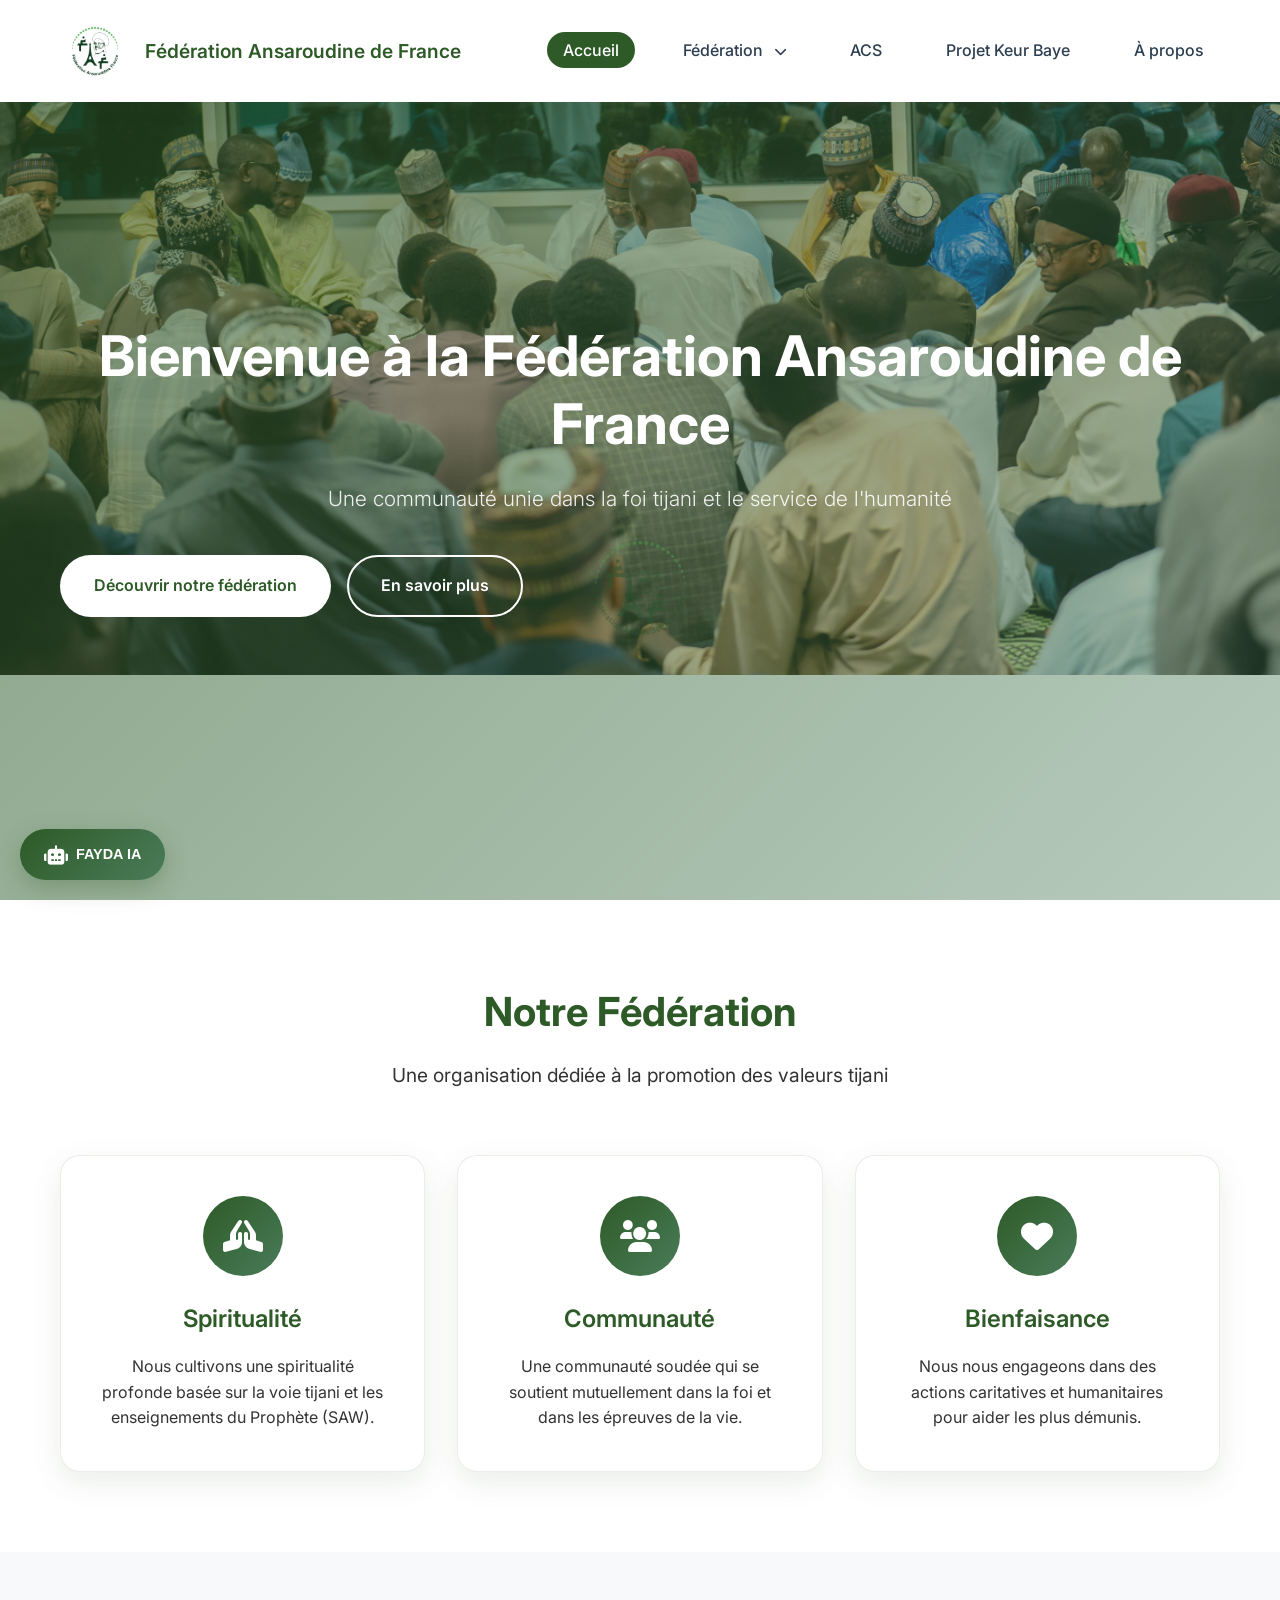
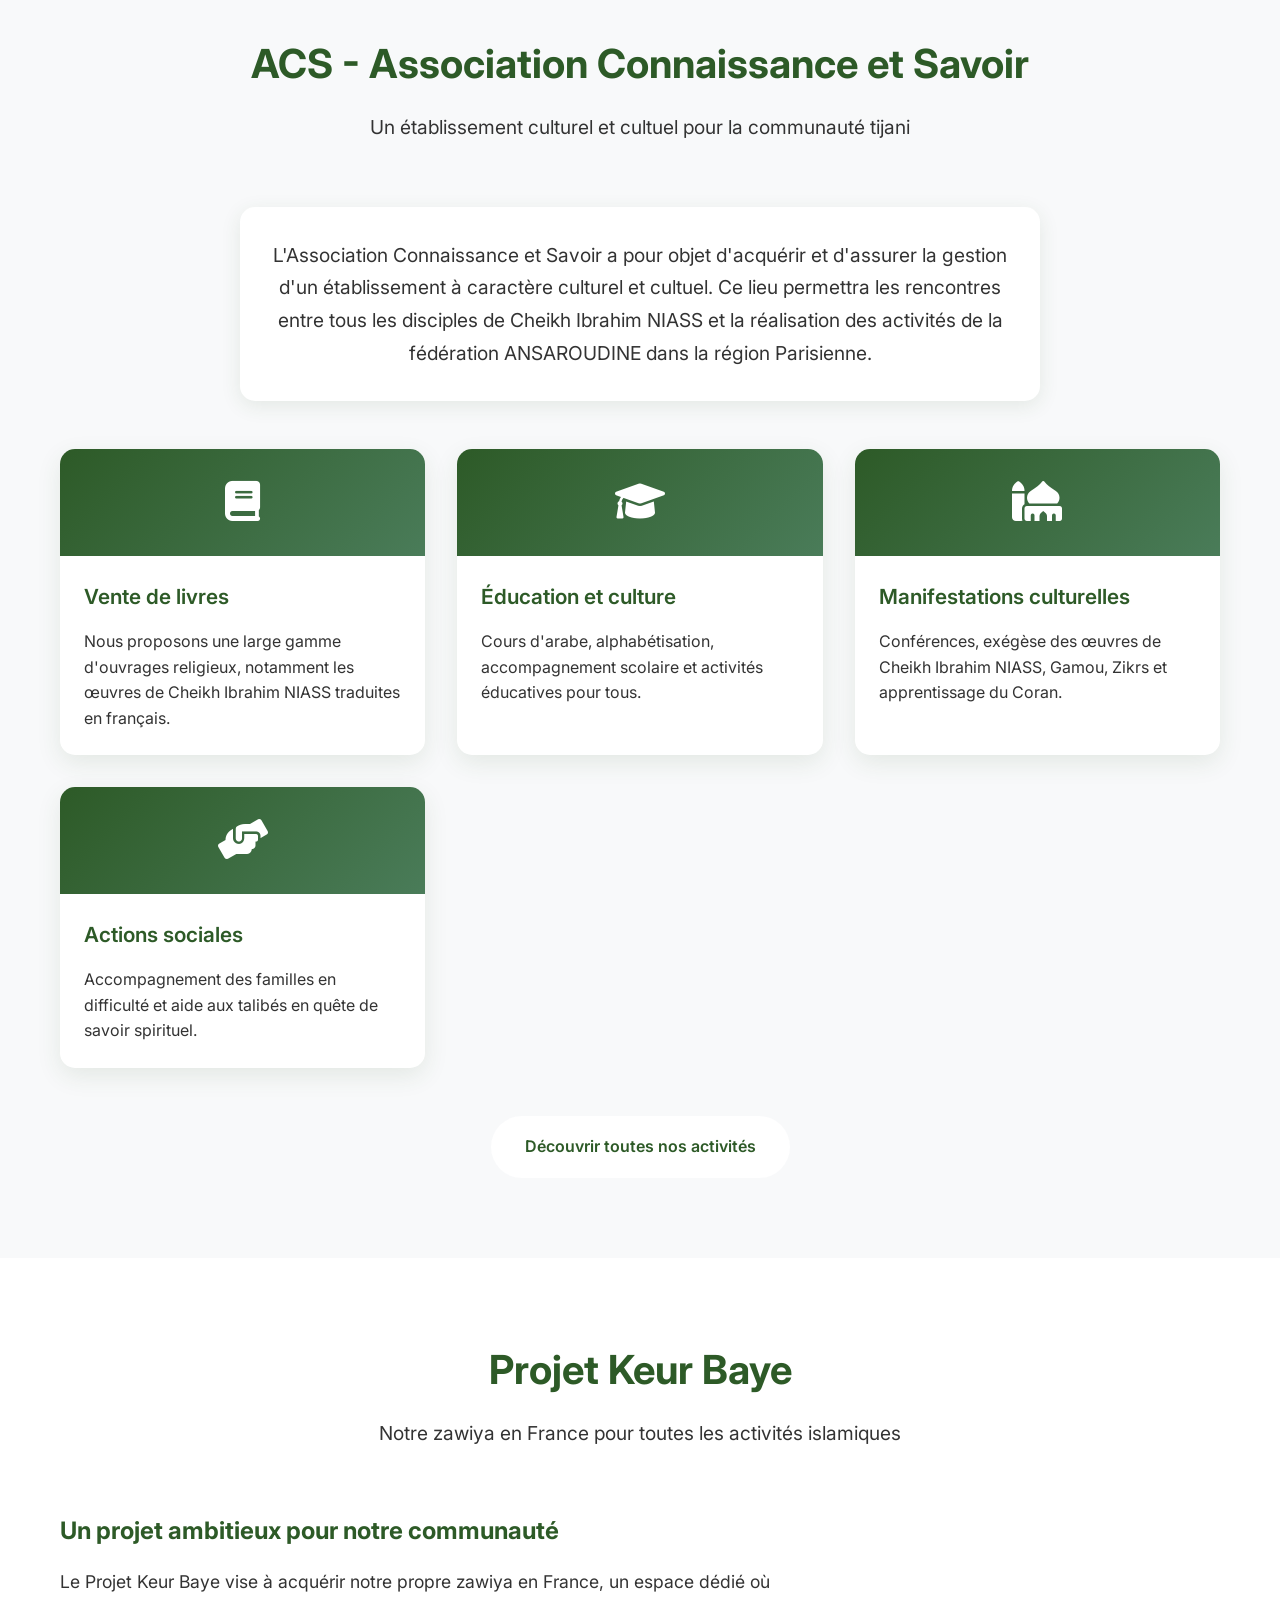
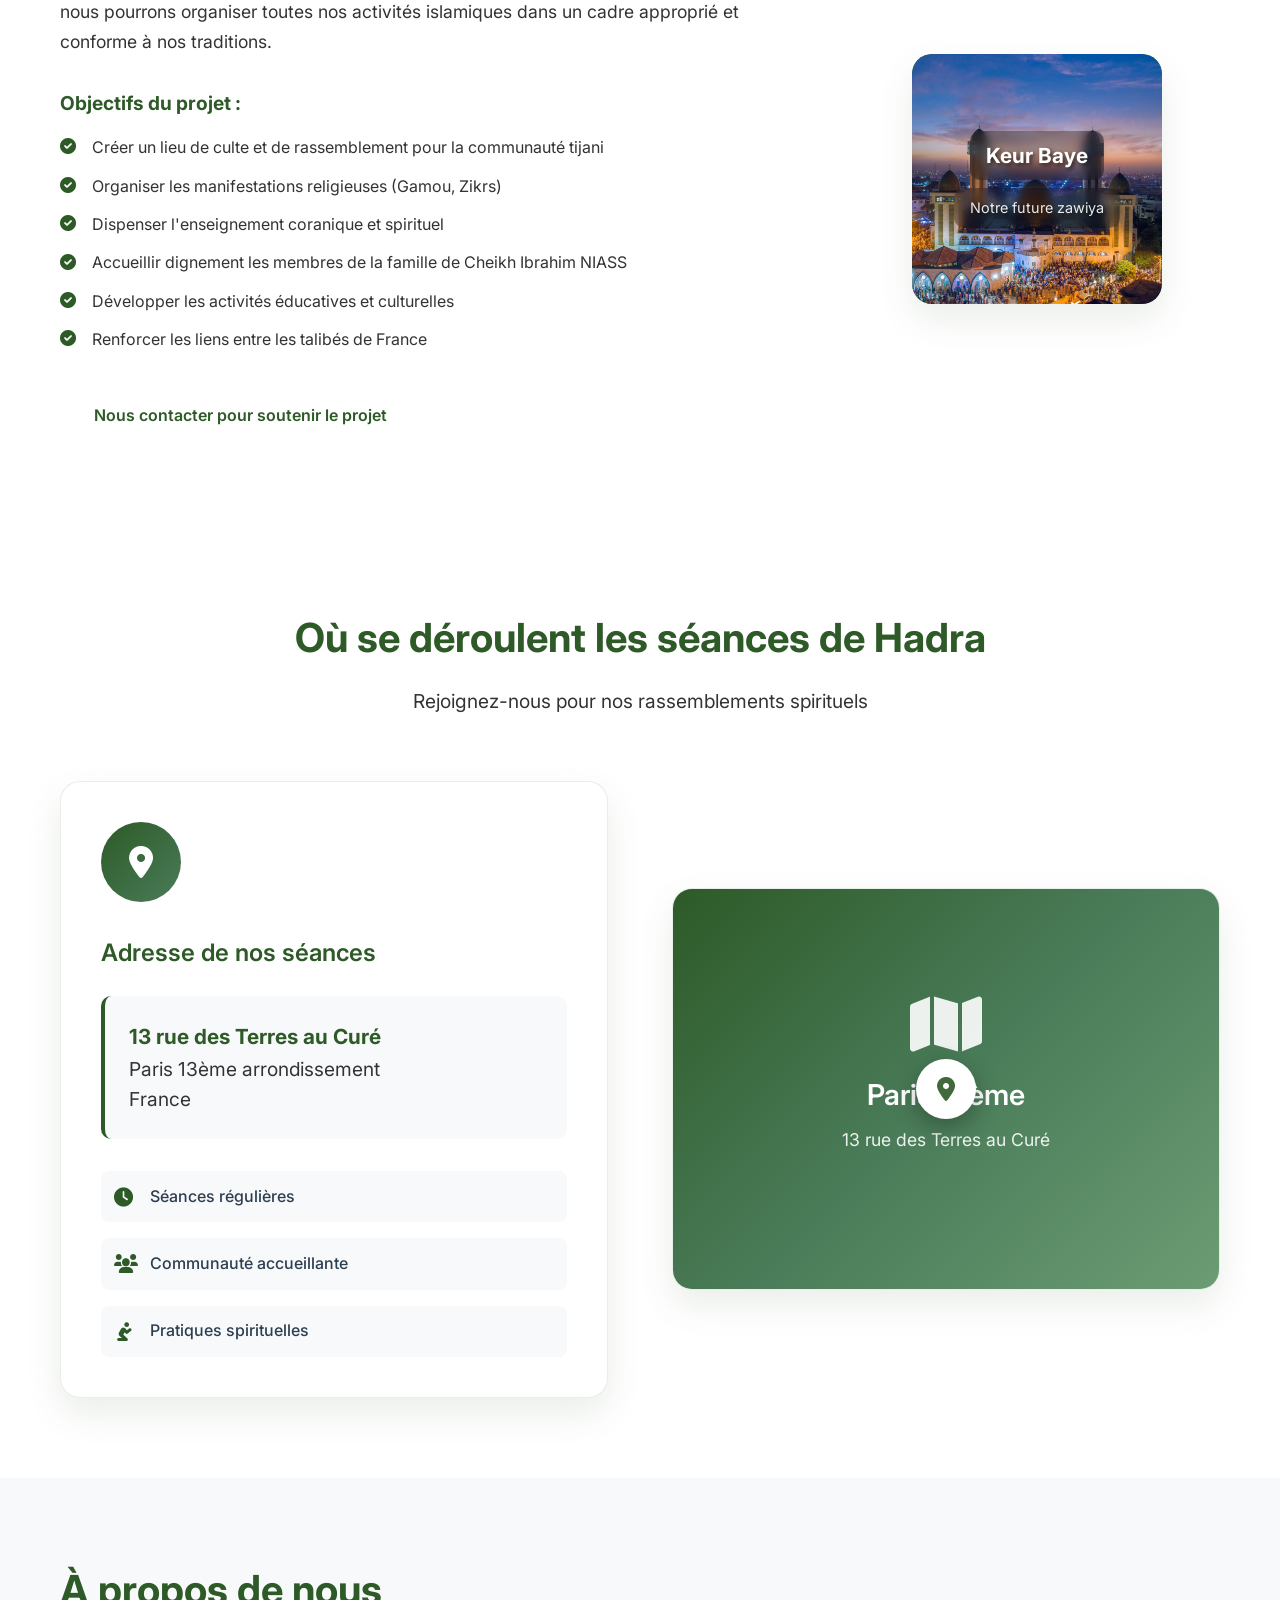
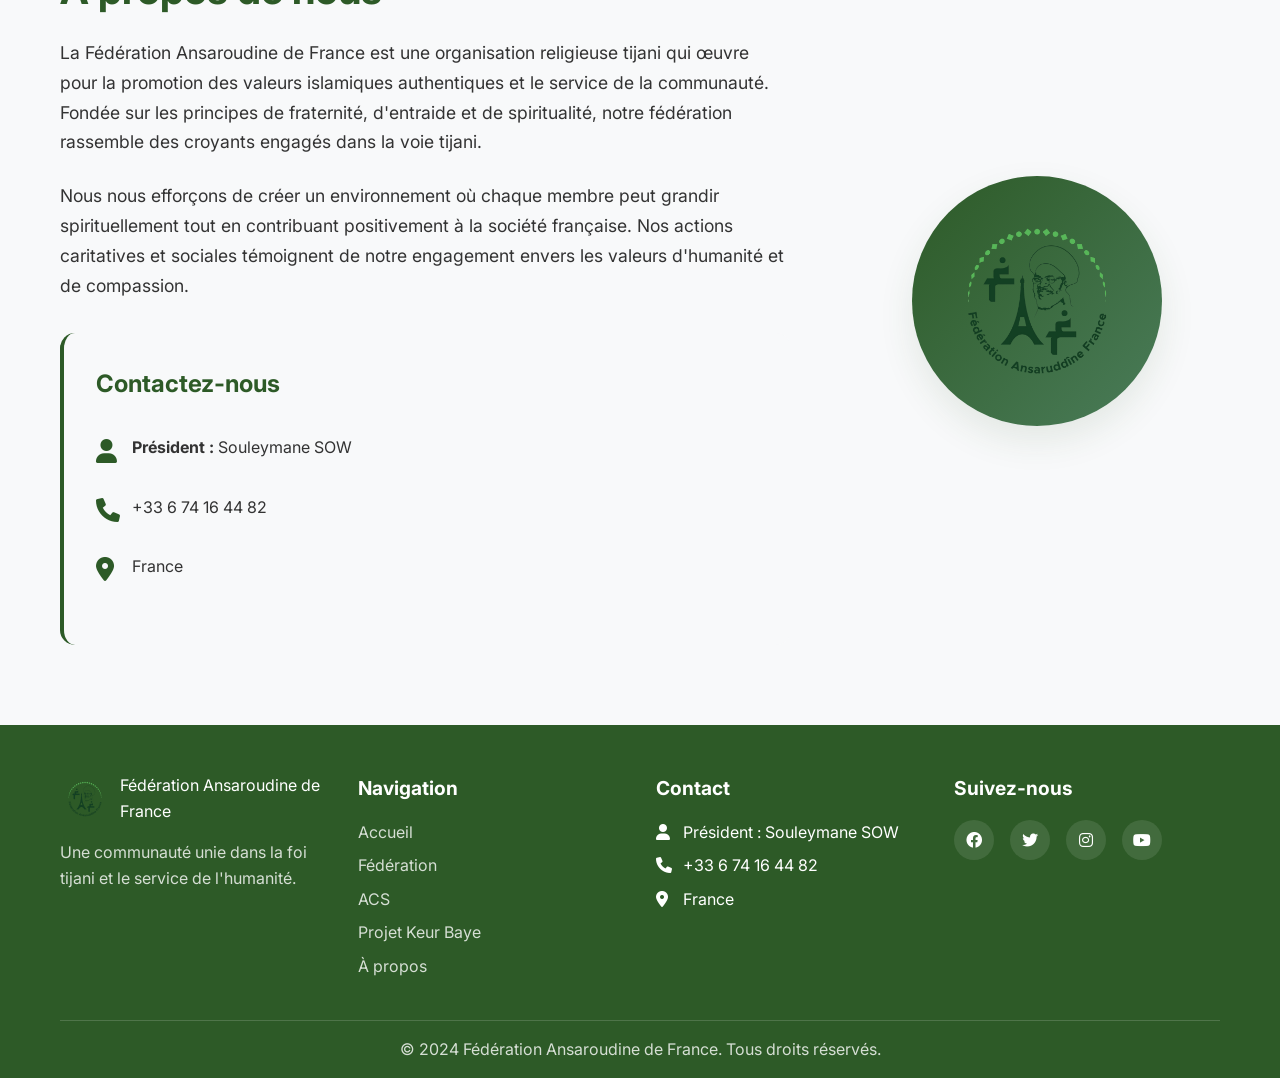
==== commit e3b7803e: "feat: Ajout de FAYDA IA - Assistant virtuel pour la Fayda Tijani - Interface chatbot moderne avec de" ====
--- a/index.html
+++ b/index.html
@@ -376,5 +376,7 @@
     </footer>
 
     <script src="script.js"></script>
+    <script src="fayda-config.js"></script>
+    <script src="fayda-ia.js"></script>
 </body>
 </html>
--- a/styles.css
+++ b/styles.css
@@ -2323,3 +2323,393 @@
         flex-wrap: wrap;
     }
 }
+
+/* FAYDA IA Chatbot Styles */
+.fayda-chatbot {
+    position: fixed;
+    bottom: 20px;
+    left: 20px;
+    z-index: 1001;
+    font-family: 'Inter', sans-serif;
+}
+
+.fayda-toggle {
+    display: flex;
+    align-items: center;
+    gap: 0.5rem;
+    padding: 1rem 1.5rem;
+    background: linear-gradient(135deg, var(--primary-green) 0%, var(--secondary-green) 100%);
+    color: white;
+    border: none;
+    border-radius: 50px;
+    cursor: pointer;
+    box-shadow: 0 8px 25px rgba(45, 90, 39, 0.3);
+    transition: all 0.3s ease;
+    position: relative;
+    font-weight: 600;
+    font-size: 0.9rem;
+}
+
+.fayda-toggle:hover {
+    transform: translateY(-2px);
+    box-shadow: 0 12px 35px rgba(45, 90, 39, 0.4);
+}
+
+.fayda-toggle i {
+    font-size: 1.2rem;
+}
+
+.fayda-notification-dot {
+    position: absolute;
+    top: -5px;
+    right: -5px;
+    width: 12px;
+    height: 12px;
+    background: #ff4757;
+    border-radius: 50%;
+    border: 2px solid white;
+    opacity: 0;
+    animation: pulse 2s infinite;
+}
+
+.fayda-notification-dot.show {
+    opacity: 1;
+}
+
+.fayda-chat-window {
+    position: absolute;
+    bottom: 80px;
+    left: 0;
+    width: 380px;
+    height: 500px;
+    background: white;
+    border-radius: 20px;
+    box-shadow: 0 20px 60px rgba(0, 0, 0, 0.15);
+    display: none;
+    flex-direction: column;
+    overflow: hidden;
+    transform: translateY(20px) scale(0.95);
+    opacity: 0;
+    transition: all 0.3s ease;
+}
+
+.fayda-chat-window.active {
+    display: flex;
+    transform: translateY(0) scale(1);
+    opacity: 1;
+}
+
+.fayda-chat-header {
+    background: linear-gradient(135deg, var(--primary-green) 0%, var(--secondary-green) 100%);
+    color: white;
+    padding: 1.5rem;
+    display: flex;
+    align-items: center;
+    gap: 1rem;
+    position: relative;
+}
+
+.fayda-avatar {
+    width: 45px;
+    height: 45px;
+    background: rgba(255, 255, 255, 0.2);
+    border-radius: 50%;
+    display: flex;
+    align-items: center;
+    justify-content: center;
+    font-size: 1.3rem;
+}
+
+.fayda-header-info h3 {
+    margin: 0;
+    font-size: 1.1rem;
+    font-weight: 700;
+}
+
+.fayda-header-info p {
+    margin: 0.2rem 0 0 0;
+    font-size: 0.8rem;
+    opacity: 0.9;
+}
+
+.fayda-status {
+    display: flex;
+    align-items: center;
+    gap: 0.5rem;
+    font-size: 0.75rem;
+    margin-top: 0.3rem;
+}
+
+.fayda-status-dot {
+    width: 8px;
+    height: 8px;
+    border-radius: 50%;
+    background: #2ecc71;
+}
+
+.fayda-minimize {
+    position: absolute;
+    top: 1rem;
+    right: 1rem;
+    background: none;
+    border: none;
+    color: white;
+    cursor: pointer;
+    font-size: 1rem;
+    padding: 0.5rem;
+    border-radius: 50%;
+    transition: background 0.3s ease;
+}
+
+.fayda-minimize:hover {
+    background: rgba(255, 255, 255, 0.2);
+}
+
+.fayda-messages {
+    flex: 1;
+    padding: 1rem;
+    overflow-y: auto;
+    display: flex;
+    flex-direction: column;
+    gap: 1rem;
+}
+
+.fayda-message {
+    display: flex;
+    gap: 0.8rem;
+    animation: slideIn 0.3s ease;
+}
+
+.fayda-message-user {
+    flex-direction: row-reverse;
+}
+
+.fayda-message-avatar {
+    width: 35px;
+    height: 35px;
+    border-radius: 50%;
+    display: flex;
+    align-items: center;
+    justify-content: center;
+    font-size: 0.9rem;
+    flex-shrink: 0;
+}
+
+.fayda-message-bot .fayda-message-avatar {
+    background: var(--light-green);
+    color: var(--primary-green);
+}
+
+.fayda-message-user .fayda-message-avatar {
+    background: var(--primary-green);
+    color: white;
+}
+
+.fayda-message-content {
+    flex: 1;
+    max-width: 80%;
+}
+
+.fayda-message-user .fayda-message-content {
+    display: flex;
+    flex-direction: column;
+    align-items: flex-end;
+}
+
+.fayda-message-bubble {
+    background: var(--light-gray);
+    padding: 0.8rem 1rem;
+    border-radius: 18px;
+    border-bottom-left-radius: 4px;
+    margin-bottom: 0.3rem;
+}
+
+.fayda-message-user .fayda-message-bubble {
+    background: var(--primary-green);
+    color: white;
+    border-bottom-left-radius: 18px;
+    border-bottom-right-radius: 4px;
+}
+
+.fayda-message-bubble p {
+    margin: 0;
+    font-size: 0.9rem;
+    line-height: 1.4;
+}
+
+.fayda-message-time {
+    font-size: 0.7rem;
+    color: var(--gray);
+    padding: 0 0.5rem;
+}
+
+.fayda-quick-actions {
+    display: flex;
+    flex-direction: column;
+    gap: 0.5rem;
+    margin-top: 0.5rem;
+}
+
+.fayda-quick-btn {
+    display: flex;
+    align-items: center;
+    gap: 0.8rem;
+    padding: 0.8rem 1rem;
+    background: white;
+    border: 1px solid var(--light-gray);
+    border-radius: 12px;
+    cursor: pointer;
+    transition: all 0.3s ease;
+    text-align: left;
+    font-size: 0.85rem;
+    color: var(--dark-gray);
+}
+
+.fayda-quick-btn:hover {
+    background: var(--light-green);
+    border-color: var(--primary-green);
+    transform: translateX(5px);
+}
+
+.fayda-quick-btn i {
+    color: var(--primary-green);
+    width: 16px;
+}
+
+.fayda-chat-input {
+    padding: 1rem;
+    border-top: 1px solid var(--light-gray);
+    background: white;
+}
+
+.fayda-input-container {
+    display: flex;
+    gap: 0.5rem;
+    align-items: center;
+}
+
+.fayda-input-container input {
+    flex: 1;
+    padding: 0.8rem 1rem;
+    border: 1px solid var(--light-gray);
+    border-radius: 25px;
+    outline: none;
+    font-size: 0.9rem;
+    transition: border-color 0.3s ease;
+}
+
+.fayda-input-container input:focus {
+    border-color: var(--primary-green);
+}
+
+.fayda-send-btn {
+    width: 45px;
+    height: 45px;
+    background: var(--primary-green);
+    color: white;
+    border: none;
+    border-radius: 50%;
+    cursor: pointer;
+    display: flex;
+    align-items: center;
+    justify-content: center;
+    transition: all 0.3s ease;
+    font-size: 1rem;
+}
+
+.fayda-send-btn:hover {
+    background: var(--secondary-green);
+    transform: scale(1.05);
+}
+
+.fayda-send-btn:disabled {
+    background: var(--gray);
+    cursor: not-allowed;
+    transform: none;
+}
+
+.fayda-input-footer {
+    margin-top: 0.5rem;
+    min-height: 20px;
+}
+
+.fayda-typing {
+    display: flex;
+    align-items: center;
+    gap: 0.3rem;
+    font-size: 0.8rem;
+    color: var(--gray);
+}
+
+.fayda-typing i {
+    width: 6px;
+    height: 6px;
+    border-radius: 50%;
+    background: var(--primary-green);
+    animation: typing 1.4s infinite;
+}
+
+.fayda-typing i:nth-child(2) {
+    animation-delay: 0.2s;
+}
+
+.fayda-typing i:nth-child(3) {
+    animation-delay: 0.4s;
+}
+
+/* FAYDA IA Animations */
+@keyframes slideIn {
+    from {
+        opacity: 0;
+        transform: translateY(20px);
+    }
+    to {
+        opacity: 1;
+        transform: translateY(0);
+    }
+}
+
+@keyframes typing {
+    0%, 60%, 100% {
+        transform: translateY(0);
+    }
+    30% {
+        transform: translateY(-10px);
+    }
+}
+
+/* FAYDA IA Mobile Responsive */
+@media (max-width: 768px) {
+    .fayda-chatbot {
+        left: 10px;
+        right: 10px;
+        bottom: 10px;
+    }
+    
+    .fayda-toggle {
+        padding: 0.8rem 1.2rem;
+        font-size: 0.85rem;
+    }
+    
+    .fayda-chat-window {
+        width: 100%;
+        height: 450px;
+        bottom: 70px;
+        left: 0;
+        right: 0;
+        border-radius: 15px;
+    }
+    
+    .fayda-message-content {
+        max-width: 85%;
+    }
+    
+    .fayda-quick-actions {
+        gap: 0.4rem;
+    }
+    
+    .fayda-quick-btn {
+        padding: 0.7rem 0.9rem;
+        font-size: 0.8rem;
+    }
+}
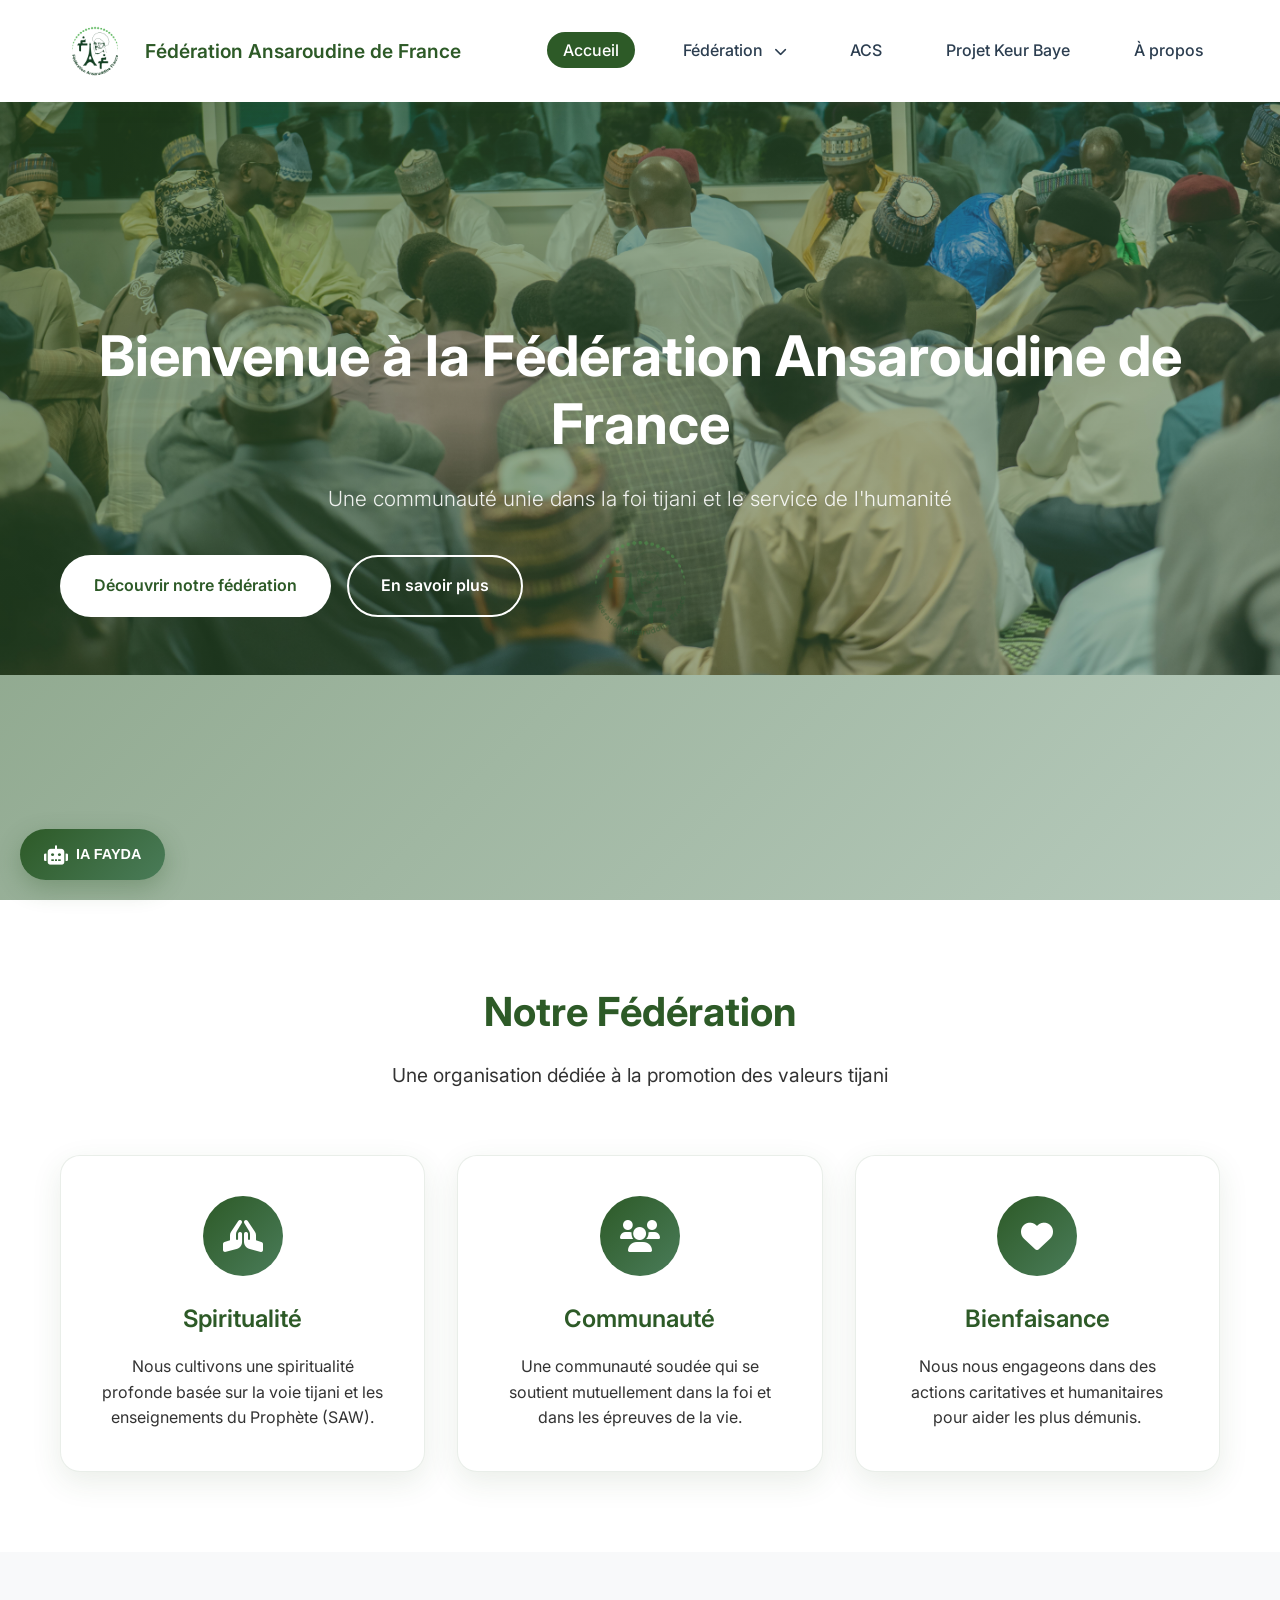
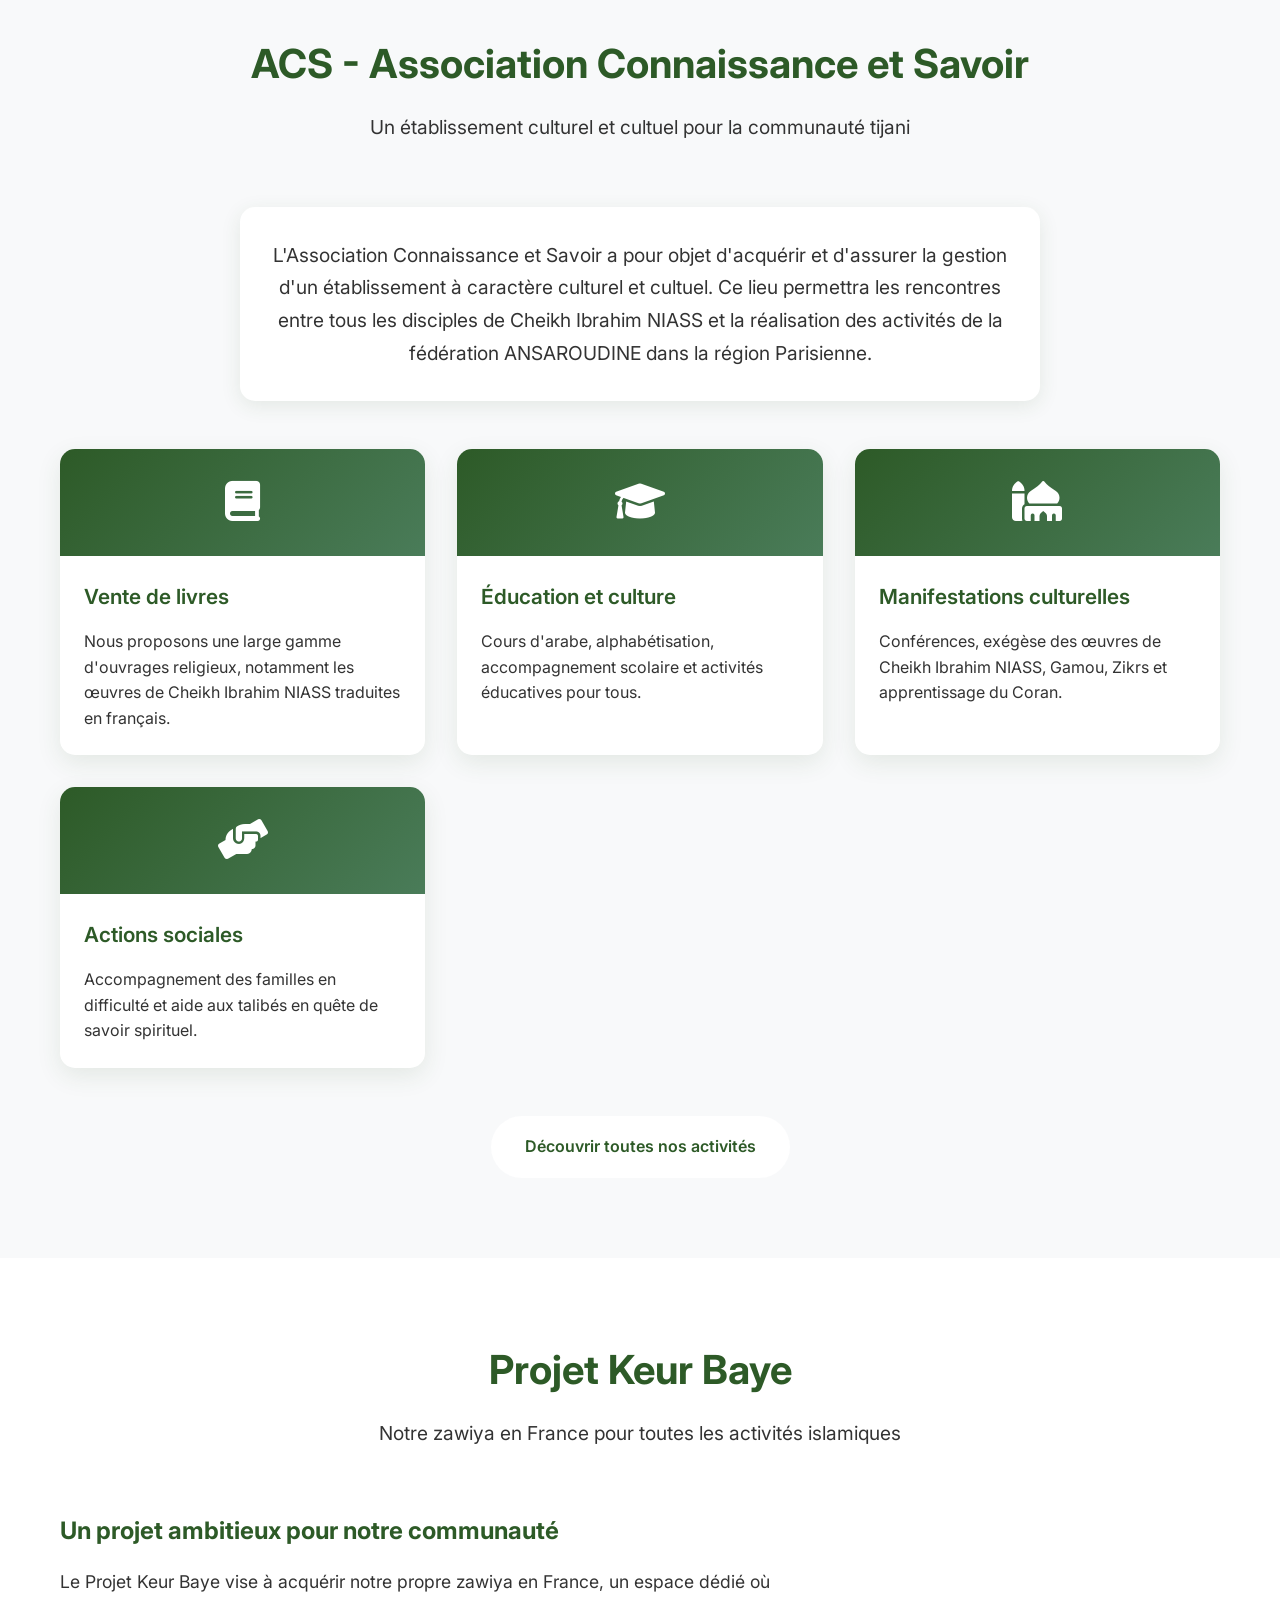
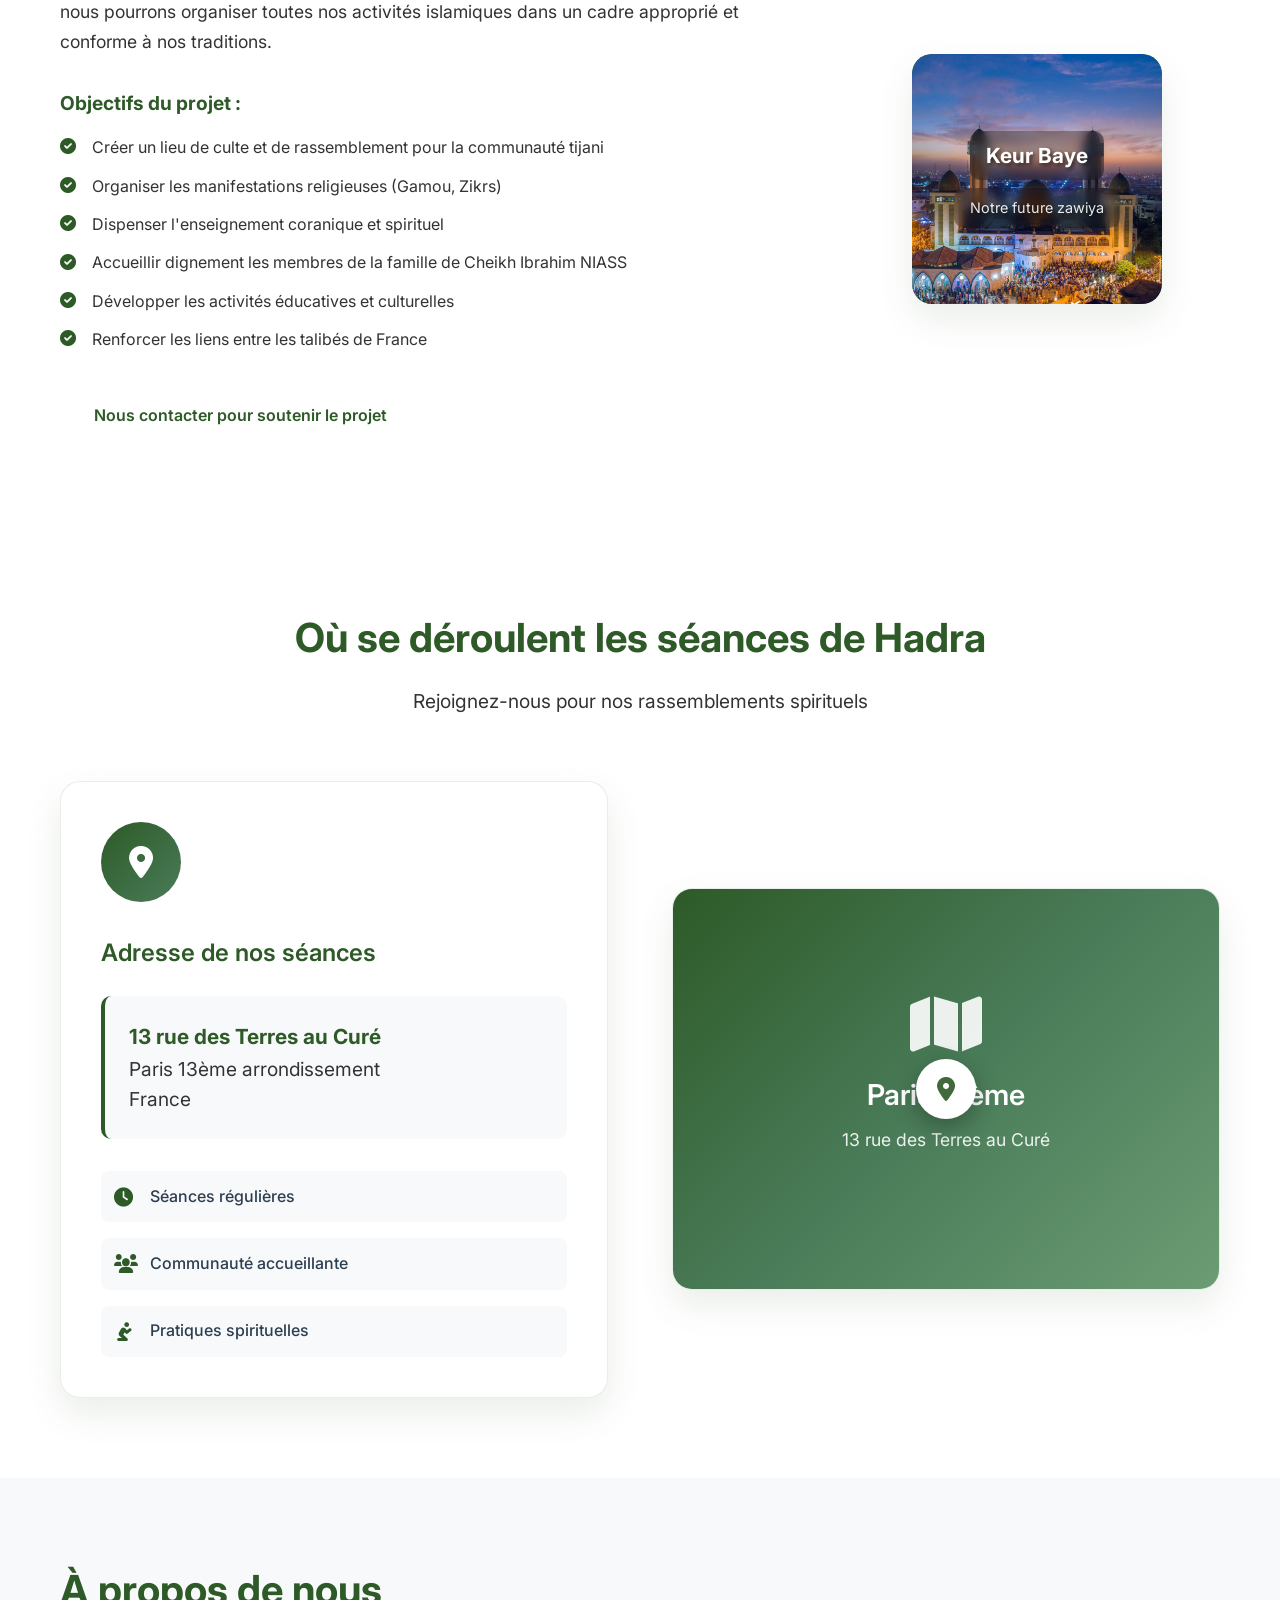
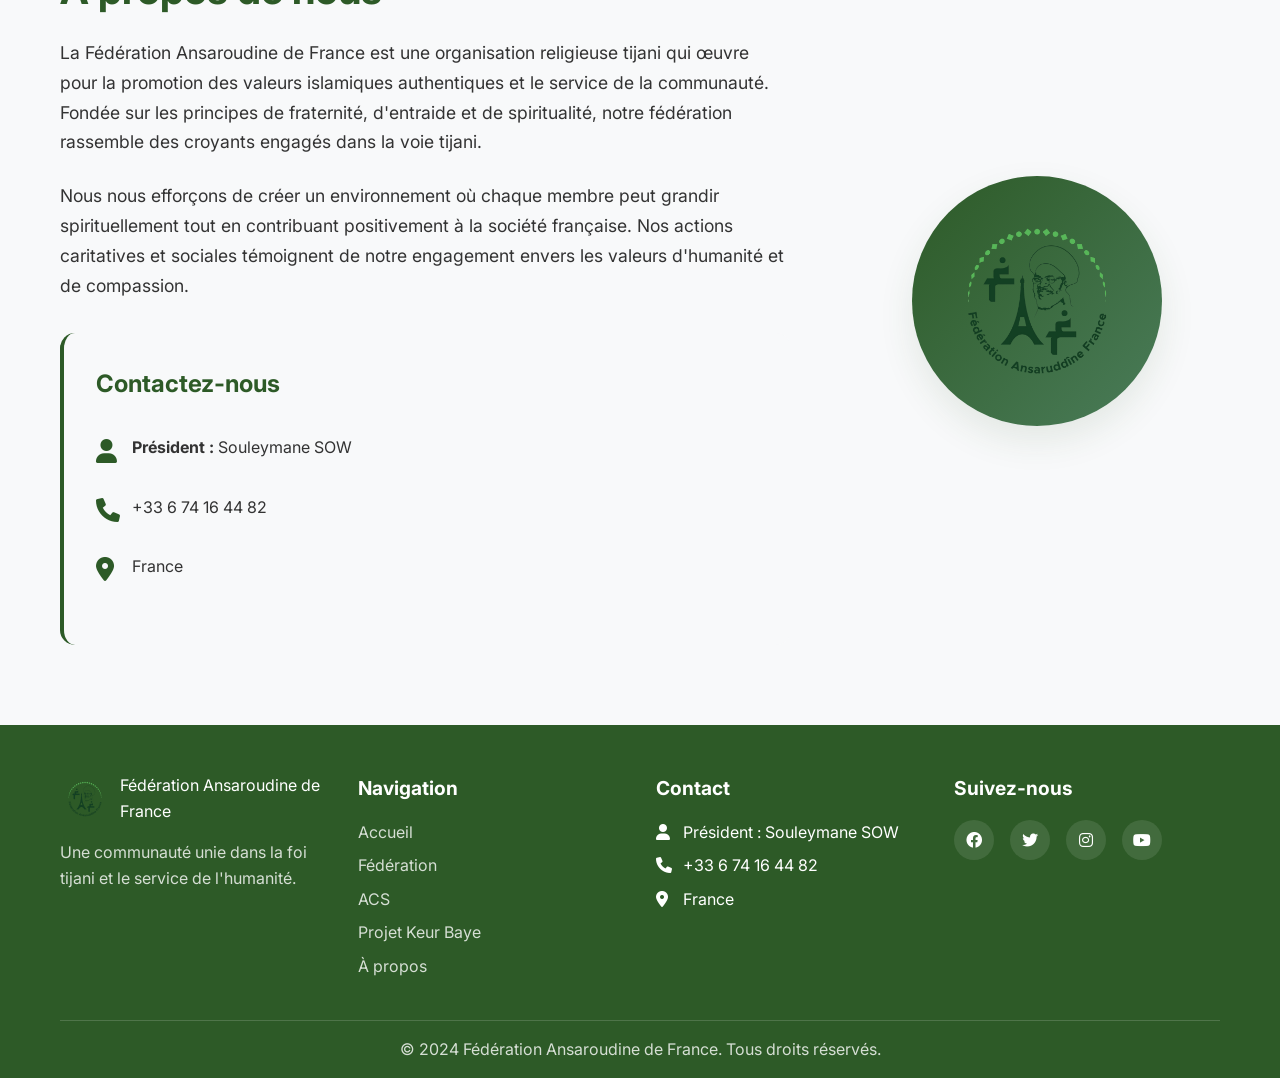
==== commit 824b3bc8: "feat: Configuration IA FAYDA pour déploiement Netlify - Création du fichier fayda-api-key-production" ====
--- a/index.html
+++ b/index.html
@@ -377,6 +377,7 @@
 
     <script src="script.js"></script>
     <script src="fayda-config.js"></script>
+    <script src="fayda-api-key-production.js"></script>
     <script src="fayda-ia.js"></script>
 </body>
 </html>
--- a/styles.css
+++ b/styles.css
@@ -2678,6 +2678,23 @@
     }
 }
 
+/* FAYDA IA History Indicator */
+.fayda-history-indicator .fayda-message-bubble {
+    background: rgba(45, 90, 39, 0.1);
+    border: 1px solid rgba(45, 90, 39, 0.2);
+    font-style: italic;
+}
+
+.fayda-history-indicator .fayda-message-bubble p {
+    color: var(--gray);
+    font-size: 0.8rem;
+}
+
+.fayda-history-indicator .fayda-message-avatar {
+    background: rgba(45, 90, 39, 0.1);
+    color: var(--gray);
+}
+
 /* FAYDA IA Mobile Responsive */
 @media (max-width: 768px) {
     .fayda-chatbot {
